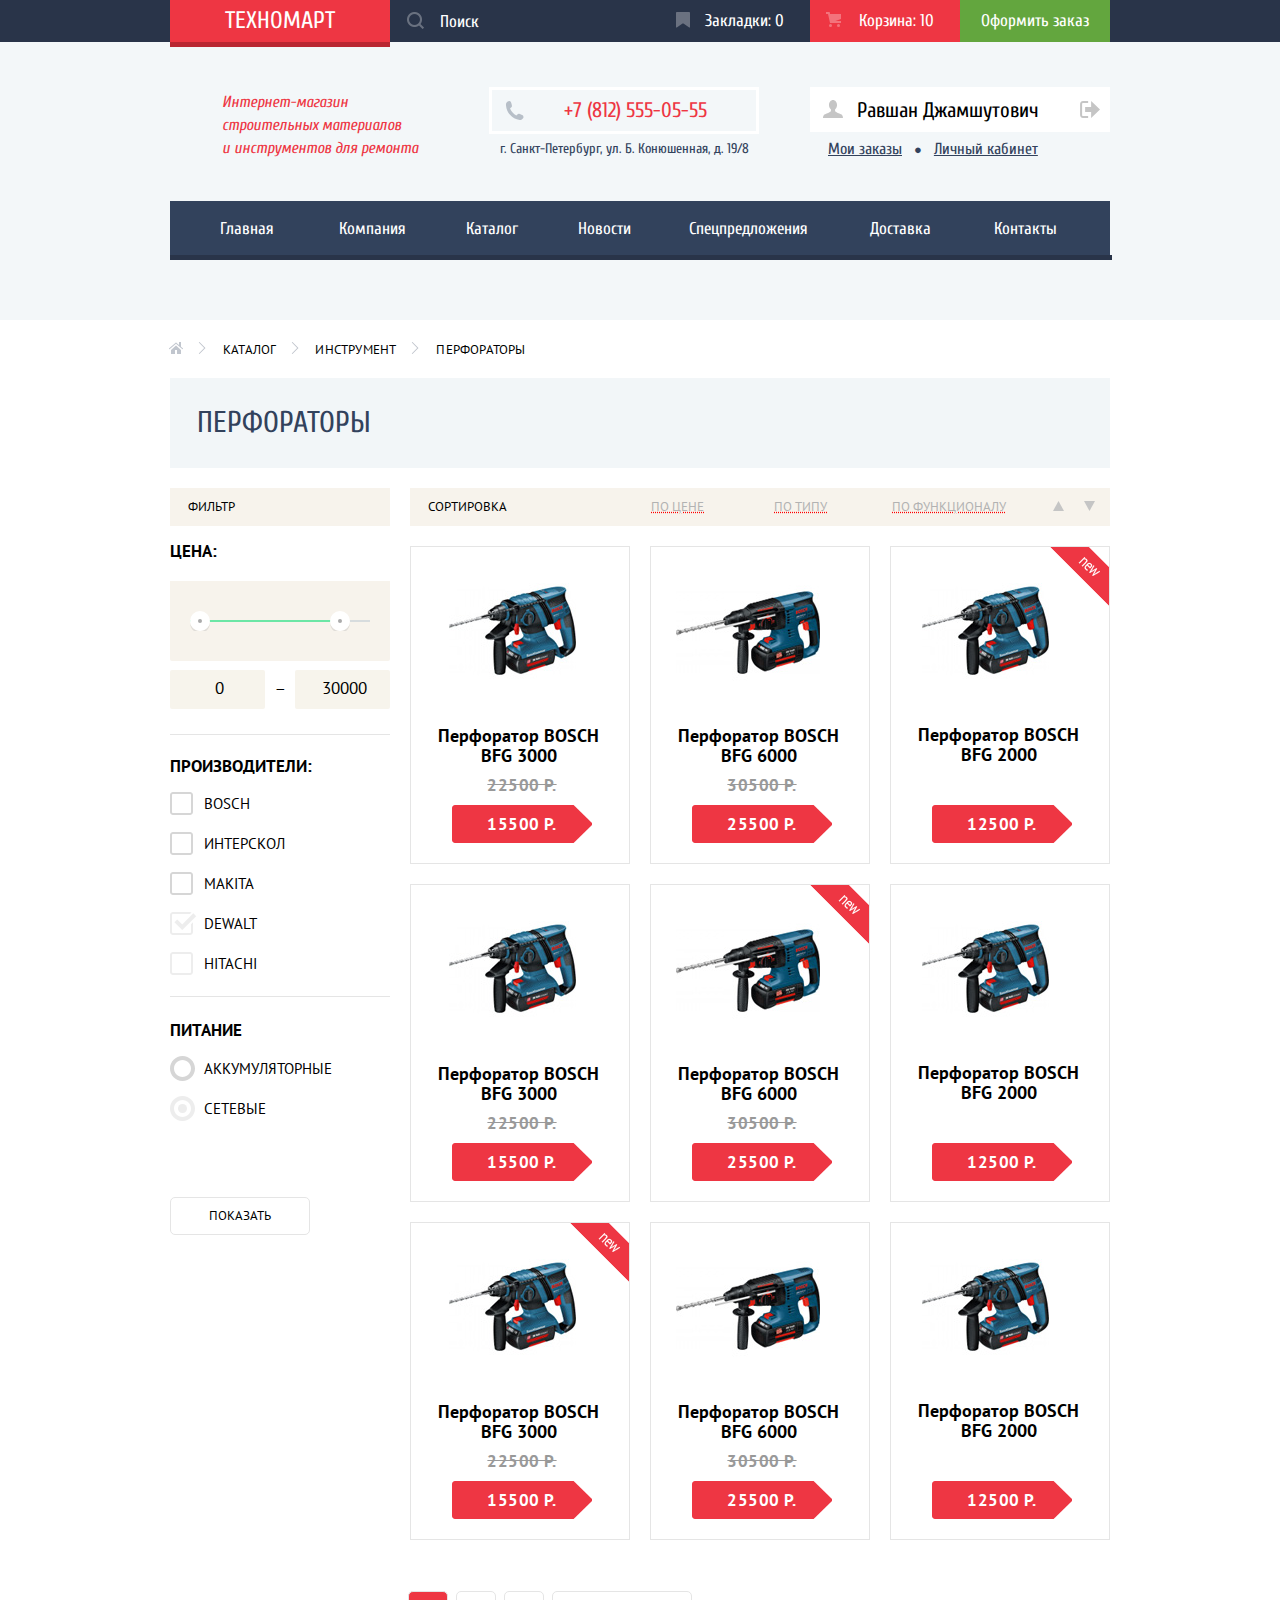
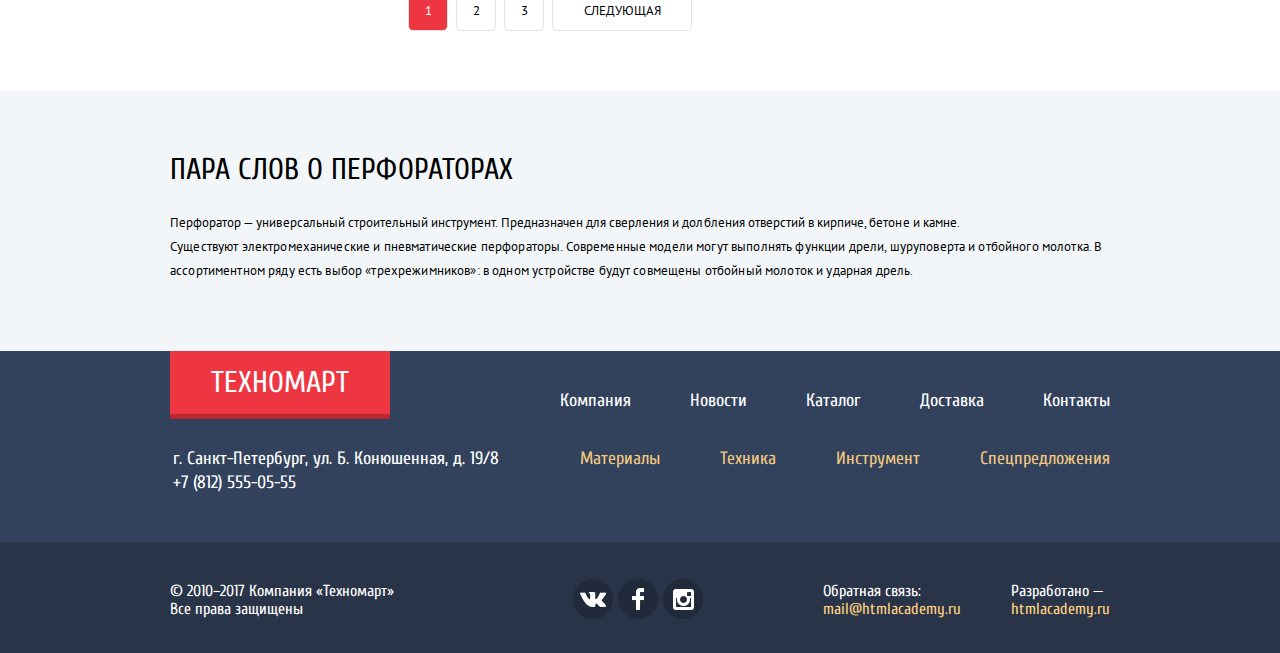
==== catalogue.html @ 626ec72a "выровнял сервисы, убрал лишние переносы строк" ====
<!DOCTYPE html>
<html lang="ru">
<head>
  <meta charset="utf-8">
  <title>Техномарт</title>
  <link href="https://fonts.googleapis.com/css?family=Cuprum:400,400i,700%7CPT+Sans&amp;subset=cyrillic" rel="stylesheet">
  <link href="css/normalize.css" rel="stylesheet">
  <link href="css/style.css" rel="stylesheet">
</head>
<body>
  <header class="page-header">
    <section class="header-top-menu">
      <div class="container top-menu">
        <ul class="top-left-menu">
          <li class="logo"><a href="index.html" title="Логотип компании Техномарт">ТЕХНОМАРТ</a></li>
          <li class="search">
            <form method="post" action="https://echo.htmlacademy.ru" name="searchform" class="searchform">
              <input type="text" placeholder="Поиск" class="inputbox" name="search" id="search" value="">
                <label class="search-icon">
                </label>
            </form>
          </li>
        </ul>
        <ul class="top-right-menu flex-row">
          <li class="menu-item menu-item-bookmarks">
            <a href="bookmarks.html" title="Ваши закладки">
              <svg xmlns="http://www.w3.org/2000/svg" width="14" height="16" viewBox="0 0 14 16">
                <path fill="#ffffff" d="M14 15c0 .55-.368.741-.818.426l-5.363-3.765c-.45-.315-1.187-.315-1.637 0L.818 15.426C.368 15.741 0 15.55 0 15V1c0-.55.45-1 1-1h12c.55 0 1 .45 1 1v14z"/>
              </svg>Закладки: 0
            </a>
          </li>
          <li class="menu-item menu-item-cart catalogue-cart">
            <a href="cart.html" title="Ваша корзина">
              <svg xmlns="http://www.w3.org/2000/svg" width="15" height="15" viewBox="0 0 15 15">
                <circle fill="#ffffff" cx="4.5" cy="13.5" r="1.5"/>
                <circle fill="#ffffff" cx="12.5" cy="13.5" r="1.5"/>
                <path fill="#ffffff" d="M15 2H4.07l-.422-2H0v2h2.031l1.985 9H15V9H9.441L15 6.951z"/>
              </svg>Корзина: 10
            </a>
          </li>
          <li class="menu-item menu-item-order"><a href="order.html" title="Оформить заказ">Оформить заказ</a></li>
        </ul>
      </div>
    </section>
    <div class="container">
    <section class="header-menu">
      <div class="menu-container">
        <h1 class="title">Интернет-магазин строительных материалов и&nbsp;инструментов для ремонта</h1>
        <div class="contacts">
          <a class="phone-number" href="tel:+7(812)555-05-55">
            <svg xmlns="http://www.w3.org/2000/svg" width="19" height="19" viewBox="0 0 19 19">
              <path fill="#B7BFC8" d="M15.572 18.985h-.941c-4.129-.488-7.157-2.408-9.359-4.864C3.062 11.66 1.318 8.492.978 4.228V3.084c.078-.774.459-1.304.898-1.757C2.425.766 3.25.044 4.002.019c.554-.018 1.5.38 1.879.899.329.446.504 1.339.656 2.003.154.671.505 1.643.408 2.289-.148 1.007-1.487 1.434-1.879 2.166 1.307 3.135 3.443 5.439 6.293 7.031.715-.392 1.346-1.572 2.332-1.595.359-.009.818.178 1.184.286.402.121.75.275 1.104.408.596.224 1.648.521 2.004 1.021.365.513.57 1.356.49 1.879-.164 1.041-1.879 2.197-2.901 2.579z"/>
            </svg>+7 (812) 555-05-55
          </a>
          <span class="address">г. Санкт-Петербург, ул. Б. Конюшенная, д. 19/8</span>
        </div>
        <div class="user-navigation">
          <ul class="user-nav-container">
            <li class="profile-page">
              <a href="profile.html" class="profile-link">
                <svg xmlns="http://www.w3.org/2000/svg" width="20" height="18" viewBox="0 0 20 18">
                  <path fill="#c5c5c5" d="M17.881 14.166c-2.144-.735-4.256-1.666-5.207-2.39-.657-.501-.77-1.618-.517-2.415 1.118-.903 1.864-2.477 1.864-4.278C14.021 2.276 12.221 0 10 0S5.979 2.276 5.979 5.083c0 1.801.746 3.374 1.863 4.277.253.798.141 1.915-.517 2.416-.95.724-3.063 1.654-5.207 2.39S0 18 0 18h20s.025-3.099-2.119-3.834z"/>
                </svg>
                <span>Равшан Джамшутович</span>
              </a>
            </li>
            <li class="logout-button">
              <a href="logout.html" class="logout-link">
                <svg xmlns="http://www.w3.org/2000/svg" width="21" height="17" viewBox="0 0 21 17">
                  <g fill="#c5c5c5">
                    <path fill="#c5c5c5" d="M21 8.5L12.125 0v6h-6v5h6v6z"/>
                    <path fill="#c5c5c5" d="M3.106 13.952V3.048c.018-.376.171-1.057 1.01-1.057h5.027V0H4.116C1.938 0 1.112 1.81 1.087 3.027v10.946C1.112 15.189 1.938 17 4.116 17h5.027v-1.99H4.116c-.839 0-.992-.683-1.01-1.058z"/>
                  </g>
                </svg>
                <span class="visually-hidden">Выход</span>
              </a>
            </li>
          </ul>
        <ul class="profile-items flex-row">
          <li class="orders"><a href="orders.html">Мои заказы</a></li>
          <li class="dot">&#9679;</li>
          <li class="user-profile"><a href="profile.html">Личный кабинет</a></li>
        </ul>
      </div>
    </div>
      <nav class="main-navigation">
        <ul class="site-navigation">
          <li class="site-navigation-item"><a class="nav-link nav-link-index" href="index.html">Главная</a></li>
          <li class="site-navigation-item"><a class="nav-link" href="about.html">Компания</a></li>
          <li class="site-navigation-item"><a class="nav-link" href="catalogue.html">Каталог</a></li>
          <li class="site-navigation-item"><a class="nav-link" href="news.html">Новости</a></li>
          <li class="site-navigation-item"><a class="nav-link" href="special_offers.html">Спецпредложения</a></li>
          <li class="site-navigation-item"><a class="nav-link" href="delivery.html">Доставка</a></li>
          <li class="site-navigation-item"><a class="nav-link nav-link-contacts" href="contacts.html">Контакты</a></li>
        </ul>
      </nav>
    </section>
  </div>
  </header>
  <main>
    <ul class="breadcrumbs container">
      <li class="breadcrumbs-item">
        <a href="index.html">
          <svg xmlns="http://www.w3.org/2000/svg" width="15" height="12" viewBox="0 0 15 12" class="home-icon">
            <g fill="#C1C6CE">
              <path d="M3 8v4h4V8h2v4h4V8L8 3.516z"/>
              <path d="M14.831 6.365L13 4.751V0h-2v2.987L8.332.635c-.02-.017-.043-.023-.064-.037a.465.465 0 0 0-.08-.047.551.551 0 0 0-.095-.024C8.062.521 8.032.515 8 .515c-.031 0-.061.006-.092.012a.46.46 0 0 0-.095.025c-.028.011-.053.029-.08.046-.021.014-.045.02-.064.037l-6.498 5.73a.501.501 0 0 0 .33.875.497.497 0 0 0 .331-.125L8 1.677l6.169 5.438a.501.501 0 0 0 .662-.75z"/>
            </g>
          </svg>
          <span class="visually-hidden">Главная</span>
        </a>
      </li>
      <li class="breadcrumbs-item">
        <a href="catalogue.html">
          <svg xmlns="http://www.w3.org/2000/svg" width="8" height="12" viewBox="0 0 8 12" class="small-arrow">
            <path fill="#C1C6CE" d="M7.237 5.642L1.729.133a.506.506 0 1 0-.716.716L6.163 6l-5.151 5.15a.507.507 0 0 0 .716.717l5.509-5.509a.504.504 0 0 0 0-.716z"/>
          </svg>Каталог
        </a>
      </li>
      <li class="breadcrumbs-item">
        <a href="tools.html">
          <svg xmlns="http://www.w3.org/2000/svg" width="8" height="12" viewBox="0 0 8 12" class="small--arrow">
            <path fill="#C1C6CE" d="M7.237 5.642L1.729.133a.506.506 0 1 0-.716.716L6.163 6l-5.151 5.15a.507.507 0 0 0 .716.717l5.509-5.509a.504.504 0 0 0 0-.716z"/>
          </svg>Инструмент
        </a>
      </li>
      <li class="breadcrumbs-item">
        <svg xmlns="http://www.w3.org/2000/svg" width="8" height="12" viewBox="0 0 8 12" class="small-arrow">
          <path fill="#C1C6CE" d="M7.237 5.642L1.729.133a.506.506 0 1 0-.716.716L6.163 6l-5.151 5.15a.507.507 0 0 0 .716.717l5.509-5.509a.504.504 0 0 0 0-.716z"/>
        </svg>Перфораторы
      </li>
    </ul>
    <h2 class="page-title container">Перфораторы</h2>
    <section class="main-content container">
      <div class="filters">
        <p class="catalogue-filters">Фильтр</p>
        <h3 class="visually-hidden">Производители</h3>
        <form class="filter" method="get" action="https://echo.htmlacademy.ru" oninput="priceoutput.value=pricecount.value">
          <fieldset>
            <p class="pricecount">Цена:</p>
              <div class="filter-controls">
                <div class="filter-scale"></div>
                <div class="filter-toggle filter-toggle--min"></div>
                <div class="filter-toggle filter-toggle--max"></div>
              </div>
              <div class="filter-price">
                <label class="visually-hidden" for="price-from">Минимальная цена</label>
                <input type="text" name="price-from" id="price-from" value="0">
                &mdash;
                <label class="visually-hidden" for="price-to">Максимальная цена</label>
                <input type="text" name="price-to" id="price-to" value="30000">
              </div>
            <p class="manufacturers">Производители:</p>
            <ul class="manufacturers-list">
              <li class="manufacturers-item">
                <input type="checkbox" name="BOSCH" id="check-1" class="manufacturers-item-input visually-hidden">
                <label for="check-1" tabindex="0">BOSCH</label>
              </li>
              <li class="manufacturers-item">
                <input type="checkbox" name="Interskol" id="check-2" class="manufacturers-item-input visually-hidden">
                <label for="check-2" tabindex="0"> Интерскол</label>
              </li>
              <li class="manufacturers-item">
                <input type="checkbox" name="Makita" id="check-3" class="manufacturers-item-input visually-hidden">
                <label for="check-3" tabindex="0">Makita</label>
              </li>
              <li class="manufacturers-item">
                <input type="checkbox" name="Dewalt" id="check-4" class="manufacturers-item-input visually-hidden" checked disabled>
                <label for="check-4" tabindex="0">Dewalt</label>
              </li>
              <li class="manufacturers-item">
                <input type="checkbox" name="Hitachi" id="check-5" class="manufacturers-item-input visually-hidden" disabled>
                <label for="check-5" tabindex="0">Hitachi</label>
              </li>
            </ul>
          </fieldset>
          <fieldset>
            <p class="supply">Питание</p>
            <ul class="supply-types">
              <li class="supply-item">
                <input type="radio" name="supply-type-item" id="check-6" class="supply-types-item visually-hidden">
                <label for="check-6" tabindex="0">Аккумуляторные</label>
              </li>
              <li class="supply-item">
                <input type="radio" name="supply-type-item" id="check-7" class="supply-types-item visually-hidden" checked disabled>
                <label for="check-7" tabindex="0">Сетевые</label>
              </li>
            </ul>
          </fieldset>
          <button type="submit" class="show-filters">Показать</button>
        </form>
      </div>
      <div class="catalog">
        <div class="arrangement-container">
          <ul class="filters-background arrangement">
            <li class="arrangement-item">Сортировка</li>
            <li class="arrangement-item"><a>По цене</a></li>
            <li class="arrangement-item"><a>По типу</a></li>
            <li class="arrangement-item"><a>По функционалу</a></li>
            <li class="arrangement-item">
              <svg xmlns="http://www.w3.org/2000/svg" width="11" height="10" viewBox="0 0 11 10" class="arrangement-item-svg-up"><path fill="#c5c5c5" d="M5.5 0L0 10h11z"/>
              </svg>
            </li>
            <li class="arrangement-item">
              <svg xmlns="http://www.w3.org/2000/svg" width="11" height="10" viewBox="0 0 11 10" class="arrangement-item-svg-down"><path fill="#c5c5c5" d="M5.5 10L0 0h11"/></svg>
            </li>
          </ul>
        </div>
        <h3 class="visually-hidden">Список перфораторов</h3>
        <div class="catalog-list catalog--list">
          <div class="catalog-item">
            <div class="catalog-item-image">
              <a href="catalog-item.html">
                <img src="img/perforator-bosch-1.jpg" alt="Перфоратор BOSCH" width="127" height="112" class="bosch-img">
              </a>
              <ul class="cart-options">
                <li class="buy">
                  <button type="button" class="buy-submit">
                    <svg xmlns="http://www.w3.org/2000/svg" width="15" height="15" viewBox="0 0 15 15">
                      <circle fill="#92c178" cx="4.5" cy="13.5" r="1.5"/>
                      <circle fill="#92c178" cx="12.5" cy="13.5" r="1.5"/>
                      <path fill="#92c178" d="M15 2H4.07l-.422-2H0v2h2.031l1.985 9H15V9H9.441L15 6.951z"/>
                    </svg>
                    <span>Купить</span>
                  </button>
                </li>
                <li class="add-to-bookmarks">
                  <button type="button" class="bookmarks-submit">
                    <span>В закладки</span>
                  </button>
                </li>
              </ul>
            </div>
            <a class="catalog-item-title" href="catalog-item.html">Перфоратор BOSCH BFG 3000</a>
            <span class="price-old">22500 Р.</span>
            <a class="price" href="#">15500 Р.</a>
          </div>
          <div class="catalog-item">
            <div class="catalog-item-image catalog-item--image">
              <a href="catalog-item.html">
                <img src="img/perforator-bosch-2.jpg" alt="Перфоратор BOSCH" width="144" height="128" class="bosch-img">
              </a>
              <ul class="cart-options">
                <li class="buy">
                  <button type="button" class="buy-submit">
                    <svg xmlns="http://www.w3.org/2000/svg" width="15" height="15" viewBox="0 0 15 15">
                      <circle fill="#92c178" cx="4.5" cy="13.5" r="1.5"/>
                      <circle fill="#92c178" cx="12.5" cy="13.5" r="1.5"/>
                      <path fill="#92c178" d="M15 2H4.07l-.422-2H0v2h2.031l1.985 9H15V9H9.441L15 6.951z"/>
                    </svg>
                    <span>Купить</span>
                  </button>
                </li>
                <li class="add-to-bookmarks">
                  <button type="button" class="bookmarks-submit">
                    <span>В закладки</span>
                  </button>
                </li>
              </ul>
            </div>
            <a class="catalog-item-title" href="catalog-item.html">Перфоратор BOSCH BFG 6000</a>
            <span class="price-old">30500 Р.</span>
            <a class="price" href="#">25500 Р.</a>
          </div>
          <div class="catalog-item catalog-item--new">
            <div class="catalog-item-image catalog-item---image">
              <a href="catalog-item.html">
                <img src="img/perforator-bosch-3.jpg" alt="Перфоратор BOSCH" width="127" height="112" class="bosch-img">
              </a>
              <ul class="cart-options">
                <li class="buy">
                  <button type="button" class="buy-submit">
                    <svg xmlns="http://www.w3.org/2000/svg" width="15" height="15" viewBox="0 0 15 15">
                      <circle fill="#92c178" cx="4.5" cy="13.5" r="1.5"/>
                      <circle fill="#92c178" cx="12.5" cy="13.5" r="1.5"/>
                      <path fill="#92c178" d="M15 2H4.07l-.422-2H0v2h2.031l1.985 9H15V9H9.441L15 6.951z"/>
                    </svg>
                    <span>Купить</span>
                  </button>
                </li>
                <li class="add-to-bookmarks">
                  <button type="button" class="bookmarks-submit">
                    <span>В закладки</span>
                  </button>
                </li>
              </ul>
            </div>
            <a class="catalog-item-title catalog-item--title" href="catalog-item.html">Перфоратор BOSCH BFG 2000</a>
            <a class="price" href="#">12500 Р.</a>
          </div>
          <div class="catalog-item">
            <div class="catalog-item-image">
              <a href="catalog-item.html">
                <img src="img/perforator-bosch-1.jpg" alt="Перфоратор BOSCH" width="127" height="112" class="bosch-img">
              </a>
              <ul class="cart-options">
                <li class="buy">
                  <button type="button" class="buy-submit">
                    <svg xmlns="http://www.w3.org/2000/svg" width="15" height="15" viewBox="0 0 15 15">
                      <circle fill="#92c178" cx="4.5" cy="13.5" r="1.5"/>
                      <circle fill="#92c178" cx="12.5" cy="13.5" r="1.5"/>
                      <path fill="#92c178" d="M15 2H4.07l-.422-2H0v2h2.031l1.985 9H15V9H9.441L15 6.951z"/>
                    </svg>
                    <span>Купить</span>
                  </button>
                </li>
                <li class="add-to-bookmarks">
                  <button type="button" class="bookmarks-submit">
                    <span>В закладки</span>
                  </button>
                </li>
              </ul>
            </div>
            <a class="catalog-item-title" href="catalog-item.html">Перфоратор BOSCH BFG 3000</a>
            <span class="price-old">22500 Р.</span>
            <a class="price" href="#">15500 Р.</a>
          </div>
          <div class="catalog-item catalog-item--new">
            <div class="catalog-item-image catalog-item--image">
              <a href="catalog-item.html">
                <img src="img/perforator-bosch-2.jpg" alt="Перфоратор BOSCH" width="144" height="128" class="bosch-img">
              </a>
              <ul class="cart-options">
                <li class="buy">
                  <button type="button" class="buy-submit">
                    <svg xmlns="http://www.w3.org/2000/svg" width="15" height="15" viewBox="0 0 15 15">
                      <circle fill="#92c178" cx="4.5" cy="13.5" r="1.5"/>
                      <circle fill="#92c178" cx="12.5" cy="13.5" r="1.5"/>
                      <path fill="#92c178" d="M15 2H4.07l-.422-2H0v2h2.031l1.985 9H15V9H9.441L15 6.951z"/>
                    </svg>
                    <span>Купить</span>
                  </button>
                </li>
                <li class="add-to-bookmarks">
                  <button type="button" class="bookmarks-submit">
                    <span>В закладки</span>
                  </button>
                </li>
              </ul>
            </div>
            <a class="catalog-item-title" href="catalog-item.html">Перфоратор BOSCH BFG 6000</a>
            <span class="price-old">30500 Р.</span>
            <a class="price" href="#">25500 Р.</a>
          </div>
          <div class="catalog-item">
            <div class="catalog-item-image catalog-item---image">
              <a href="catalog-item.html">
                <img src="img/perforator-bosch-3.jpg" alt="Перфоратор BOSCH" width="127" height="112" class="bosch-img">
              </a>
              <ul class="cart-options">
                <li class="buy">
                  <button type="button" class="buy-submit">
                    <svg xmlns="http://www.w3.org/2000/svg" width="15" height="15" viewBox="0 0 15 15">
                      <circle fill="#92c178" cx="4.5" cy="13.5" r="1.5"/>
                      <circle fill="#92c178" cx="12.5" cy="13.5" r="1.5"/>
                      <path fill="#92c178" d="M15 2H4.07l-.422-2H0v2h2.031l1.985 9H15V9H9.441L15 6.951z"/>
                    </svg>
                    <span>Купить</span>
                  </button>
                </li>
                <li class="add-to-bookmarks">
                  <button type="button" class="bookmarks-submit">
                    <span>В закладки</span>
                  </button>
                </li>
              </ul>
            </div>
            <a class="catalog-item-title catalog-item--title" href="catalog-item.html">Перфоратор BOSCH BFG 2000</a>
            <a class="price" href="#">12500 Р.</a>
          </div>
          <div class="catalog-item catalog-item--new">
            <div class="catalog-item-image">
              <a href="catalog-item.html">
                <img src="img/perforator-bosch-1.jpg" alt="Перфоратор BOSCH" width="127" height="112" class="bosch-img">
              </a>
              <ul class="cart-options">
                <li class="buy">
                  <button type="button" class="buy-submit">
                    <svg xmlns="http://www.w3.org/2000/svg" width="15" height="15" viewBox="0 0 15 15">
                      <circle fill="#92c178" cx="4.5" cy="13.5" r="1.5"/>
                      <circle fill="#92c178" cx="12.5" cy="13.5" r="1.5"/>
                      <path fill="#92c178" d="M15 2H4.07l-.422-2H0v2h2.031l1.985 9H15V9H9.441L15 6.951z"/>
                    </svg>
                    <span>Купить</span>
                  </button>
                </li>
                <li class="add-to-bookmarks">
                  <button type="button" class="bookmarks-submit">
                    <span>В закладки</span>
                  </button>
                </li>
              </ul>
            </div>
            <a class="catalog-item-title" href="catalog-item.html">Перфоратор BOSCH BFG 3000</a>
            <span class="price-old">22500 Р.</span>
            <a class="price" href="#">15500 Р.</a>
          </div>
          <div class="catalog-item">
            <div class="catalog-item-image catalog-item--image">
              <a href="catalog-item.html">
                <img src="img/perforator-bosch-2.jpg" alt="Перфоратор BOSCH" width="144" height="128" class="bosch-img">
              </a>
              <ul class="cart-options">
                <li class="buy">
                  <button type="button" class="buy-submit">
                    <svg xmlns="http://www.w3.org/2000/svg" width="15" height="15" viewBox="0 0 15 15">
                      <circle fill="#92c178" cx="4.5" cy="13.5" r="1.5"/>
                      <circle fill="#92c178" cx="12.5" cy="13.5" r="1.5"/>
                      <path fill="#92c178" d="M15 2H4.07l-.422-2H0v2h2.031l1.985 9H15V9H9.441L15 6.951z"/>
                    </svg>
                    <span>Купить</span>
                  </button>
                </li>
                <li class="add-to-bookmarks">
                  <button type="button" class="bookmarks-submit">
                    <span>В закладки</span>
                  </button>
                </li>
              </ul>
            </div>
            <a class="catalog-item-title" href="catalog-item.html">Перфоратор BOSCH BFG 6000</a>
            <span class="price-old">30500 Р.</span>
            <a class="price" href="#">25500 Р.</a>
          </div>
          <div class="catalog-item">
            <div class="catalog-item-image catalog-item---image">
              <a href="catalog-item.html">
                <img src="img/perforator-bosch-3.jpg" alt="Перфоратор BOSCH" width="127" height="112" class="bosch-img">
              </a>
              <ul class="cart-options">
                <li class="buy">
                  <button type="button" class="buy-submit">
                    <svg xmlns="http://www.w3.org/2000/svg" width="15" height="15" viewBox="0 0 15 15">
                      <circle fill="#92c178" cx="4.5" cy="13.5" r="1.5"/>
                      <circle fill="#92c178" cx="12.5" cy="13.5" r="1.5"/>
                      <path fill="#92c178" d="M15 2H4.07l-.422-2H0v2h2.031l1.985 9H15V9H9.441L15 6.951z"/>
                    </svg>
                    <span>Купить</span>
                  </button>
                </li>
                <li class="add-to-bookmarks">
                  <button type="button" class="bookmarks-submit">
                    <span>В закладки</span>
                  </button>
                </li>
              </ul>
            </div>
            <a class="catalog-item-title catalog-item--title" href="catalog-item.html">Перфоратор BOSCH BFG 2000</a>
            <a class="price" href="#">12500 Р.</a>
          </div>
        </div>
        <ul class="catalog-pagination">
          <li><button class="pagination-item page-active">1</button></li>
          <li><button class="pagination-item">2</button></li>
          <li><button class="pagination-item">3</button></li>
          <li><button class="pagination-item pagination-item-last">Следующая</button></li>
        </ul>
      </div>
    </section>
    <div class="catalogue-comments">
      <div class="container">
        <h3>ПАРА СЛОВ О ПЕРФОРАТОРАХ</h3>
        <p class="comments container">Перфоратор — универсальный строительный инструмент.
        Предназначен для сверления и долбления отверстий в кирпиче, бетоне и камне.<br></p>
        <p class="comments-comments">Существуют электромеханические и пневматические перфораторы.
        Современные модели могут выполнять функции дрели, шуруповерта и отбойного молотка.
        В ассортиментном ряду есть выбор «трехрежимников»: в одном устройстве будут совмещены отбойный молоток и ударная дрель.
        </p>
      </div>
    </div>
  </main>
  <footer class="main-footer">
    <section class="footer-top container">
      <div class="footer-info">
        <a class="logo logo-bottom" href="index.html" title="Логотип компании Техномарт">ТЕХНОМАРТ</a>
        <p class="address">г. Санкт-Петербург, ул. Б. Конюшенная, д. 19/8
        <a class="phone-number-footer" href="tel:+7(812)555-05-55">+7 (812) 555-05-55</a>
        </p>
      </div>
      <div class="footer-navigation-block">
        <nav class="footer-site-navigation">
          <ul class="footer-navigation-items">
            <li class="footer-navigation-item"><a href="about.html">Компания</a></li>
            <li class="footer-navigation-item"><a href="news.html">Новости</a></li>
            <li class="footer-navigation-item"><a href="catalogue.html">Каталог</a></li>
            <li class="footer-navigation-item"><a href="delivery.html">Доставка</a></li>
            <li class="footer-navigation-item"><a href="contacts.html">Контакты</a></li>
          </ul>
        </nav>
        <nav class="footer-catalogue-navigation">
          <ul class="footer-catalogue-items">
            <li class="footer-catalogue-item"><a href="matelials.html">Материалы</a></li>
            <li class="footer-catalogue-item"><a href="machinery.html">Техника</a></li>
            <li class="footer-catalogue-item"><a href="tools.html">Инструмент</a></li>
            <li class="footer-catalogue-item"><a href="special_offers.html">Спецпредложения</a></li>
          </ul>
        </nav>
      </div>
    </section>
    <section class="footer-bottom">
      <div class="footer-feedback container">
        <span class="rights">© 2010–2017 Компания «Техномарт» Все права защищены
        </span>
          <ul class="footer-social-items">
            <li class="social-button">
              <a class="social-button" href="#"><img src="img/vk-icon.png" height="15" width="26" alt="иконка вк"></a>
            </li>
            <li class="social-button">
              <a class="social-button" href="#"><img src="img/fb-icon.png" height="22" width="12" alt="иконка фейсбук"></a>
            </li>
            <li class="social-button">
              <a class="social-button" href="#"><img src="img/insta-icon.png" height="21" width="21" alt="иконка инстаграмм"></a>
            </li>
          </ul>
        <ul class="footer-background">
          <li class="background">Обратная связь: <a href="mailto:mail@htmlacademy.ru">mail@htmlacademy.ru</a>
          </li>
          <li class="footer-copyright">Разработано — <a href="https://htmlacademy.ru/intensive/htmlcss">htmlacademy.ru</a>
          </li>
        </ul>
      </div>
    </section>
  </footer>
  <section class="modal modal-cart">
    <div class="modal-order-sent">
      <ul class="item-placed">
        <li><img src="img/form-1.jpg" height="66" width="66" alt="товар в корзине"></li>
        <li>Товар добавлен в корзину!</li>
      </ul>
      <div class="cart-modal-options">
        <a href="order.html" class="red-button place-order">Оформить заказ</a>
        <button class="close-button">Продолжить покупки</button>
        <button class="modal-close" type="button">Закрыть</button>
      </div>
    </div>
  </section>
  <script src="js/script.js"></script>
</body>
</html>
---- css/style.css ----
body {
  min-width: 940px;
  margin: 0;
  padding: 0;

  font-family: 'Cuprum', Arial, sans-serif;
  font-size: 13px;
  line-height: 24px;
  font-weight: normal;
  color: #000000;
  background-color: #ffffff;
}

/*общие*/

.visually-hidden {
  position: absolute;
  clip: rect(0 0 0 0);
  width: 1px;
  height: 1px;
  margin: -1px;
}

a {
  text-decoration: none;
  color: #ffffff;
  cursor: pointer;
}

a:visited {
  text-decoration: none;
}

* {
  box-sizing: border-box;
}
ul {
  padding: 0;
  margin: 0;
  list-style: none;
}

button {
  cursor: pointer;
}

h3 {
  font-family: 'Cuprum', Arial, sans-serif;
  font-size: 30px;
  font-weight: 400;
  text-transform: uppercase;
}


.red-button {
  background: #ee3643;
  border-radius: 3px;
  border: 0;
  color: white;
  font-size: 14px;
  line-height: 18px;
  text-transform: uppercase;
}

.flex-row {
  display: flex;
  flex-direction: row;
  flex-wrap: wrap;
  align-items:center;
}

.container {
  max-width: 940px;
  margin-right: auto;
  margin-left: auto;
}

/*хэдер*/
.page-header {
  background-color: #f3f7f9;
  padding-bottom: 65px;
}

/*верхнее меню*/
.header-top-menu {
  background-color: #293449;
}

.top-menu {
  display: flex;
  justify-content: space-between;
  flex-direction: row;
  flex-wrap: wrap;
  font-size: 17px;
  line-height: 28px;
  font-weight: 400;
  background-color: #293449;
}
/*все эффекты верхнего меню*/
.menu-item:active {
  background-color: #161d29;
}
.menu-item:hover,
.search:hover,
.search:focus,
.search .input:hover,
.search .input:focus  {
  background-color: #212a3a;
}
.menu-item path,
.menu-item circle {
  fill: #6a7180;
}

.menu-item:hover path,
.menu-item:hover circle {
  fill: #ffffff;
}

.menu-item:active a,
.menu-item:active path,
.menu-item:active circle,
.top-menu-order:active a {
  fill: #8b8e94;
  color: #8b8e94;
}

.menu-item-order:hover {
  background-color: #5fbb2d;
}
.menu-item-order:active {
  background-color: #518534;
}
.top-right-menu li:hover{
  cursor: pointer;
}
/*верхнее правое меню*/
.top-right-menu {
  display:flex;
  position: relative;
  justify-content: center;
  line-height: 42px;
}
.menu-item {
  width: 150px;
  text-align: center;
  position: relative;
}

.menu-item-bookmarks {
  padding-left: 18px;
}

.menu-item-cart {
  padding-left: 23px;
}

.catalogue-cart {
  background-color: #ee3643;
}
.catalogue-cart circle,
.catalogue-cart path {
  fill: #f3737c;
}
.menu-item-order{
  background-color: #63a63e;
  height: 42px;
}

.menu-item svg {
  position: absolute;
  top: 12px;
  left: 16px;
}
/*верхнее левое меню*/
.top-left-menu {
  display:flex;
}
/*логотип*/
.logo {
  position: relative;
  width: 220px;
  display:flex;
  align-items: center;
  justify-content: center;
  font-size: 24px;
  color: #ffffff;
  line-height: 24px;
  background-color: #ee3643;
  cursor: pointer;
}
/*эффекты у лого*/
.logo:hover {
  background-color: #ca2c37;
}

.logo:active {
  background-color: #ba2732;
}

.logo::after {
  content:'';
  position: absolute;
  display: block;
  height: 5px;
  width: 220px;
  top: 100%;
  left: 0;
  background-color: #b92732;
}


/*поиск*/
.search input {
  width: 270px;
  height: 42px;
  padding-left: 50px;
  border: 0px;
  background-color: #293449;
  background-image: url('../img/icon-search-default.png');
  background-repeat: no-repeat;
  background-position: 17px 12px;
  color: #ffffff;
}

.searchform {
  height: 100%;
}

::-webkit-input-placeholder{
  color:#ffffff;
}

.search input:hover {
  border: 0px;
  background-color: #212a3a;
  background-image: url('../img/icon-search.svg');
  background-repeat: no-repeat;
}

.search input:focus {
  background-image: url('../img/icon-search-red.svg');
  color: #111111;
}

.search:focus,
.search input:focus {
  background-color: #ffffff;
}


/*меню средняя часть*/
.menu-container {
  position: relative;
  margin-top: 45px;
  display: flex;
  flex-direction: row;
}
/*заголовок*/

h1{
  max-height: 70px;
  margin-top: 0;
  margin-bottom: 0;
  overflow: hidden;
  font-size: 16px;
  line-height: 23px;
  font-weight: 400;
  font-style: italic;
  color: #ee3643;
}
.title {
  width: 240px;
  margin-left: 52px;
  margin-right: 70px;
  padding-top: 4px;
  white-space: pre-wrap;
}

/*блок контактов*/
.contacts {
  width: 270px;
  display: flex;
  flex-direction: column;
}
.phone-number {
  width: 100%;
  position: relative;
  padding: 10px 0 10px 22px;
  border: 3px solid white;
  overflow: hidden;
  text-overflow: ellipsis;
  white-space: nowrap;
  font-size: 21px;
  line-height: 21px;
  color: #ee3643;
  text-align: center;
}

.phone-number svg{
  position: absolute;
  top: 11px;
  left: 13px;
}

.contacts .address {
  width: 270px;
  padding-top: 3px;
  font-size: 14px;
  line-height: 24px;
  text-align: center;
  color: #32425c;
}
/*польз. навигация в каталоге*/
.user-navigation {
  display: flex;
  flex-direction: column;
  margin-left: 51px;
}

.user-navigation a {
  font-size: 21px;
  font-weight: 400;
  color: #000000;
}

.user-nav-container {
  background-color: #ffffff;
  height: 45px;
  width: 300px;
  position: relative;
}
.logout-button:focus {
  outline: 3px solid orange;
}
.profile-link svg {
  position: absolute;
  left: 13px;
  top: 13px;
}
.profile-page {
  padding-left: 47px;
  padding-top: 11px;
}

.logout-button svg{
  position: absolute;
  right: 10px;
  top: 14px;
}
.profile-items {
  width: 300px;
  padding-top: 6px;
}
.profile-items a{
  font-size: 16px;
  line-height: 18px;
  text-decoration: underline;
  color: #32425c;
}

.orders {
  padding-left: 18px;
  padding-right: 12px;
}
.logout-button {
  background-color: white;
}

.dot {
  padding-right: 12px;
  color: #32425c;
}

/*вход- регистрация на главной*/
.login-items {
  margin-left: 70px;
  display: flex;
  flex-direction: row;
  flex-wrap: nowrap;
  margin-bottom: 30px;
}

.login-items a{
  font-size: 21px;
  line-height: 21px;
  color: #000000;
  padding-top: 13px;
  padding-bottom: 9px;
}

.login-link {
  width: 121px;
  margin-right: 5px;
  padding-left: 48px;
  padding-right: 27px;
  position: relative;
  background-color: white;
}
.login-link svg{
  position: absolute;
  top: 14px;
  left: 14px;
}
.reg-link {
  width: 150px;
  margin-left: 5px;
  text-align: center;
  background-color: white;
}
/*все эффекты среднего меню*/
.login-items a:hover {
  color: #ee3643;
}
.login-items a:active {
  color: #c5c5c5;
}

.profile-link:hover path,
.logout-link:hover path,
.login-button:hover path,
.login-link:hover path {
  fill: #32425c;
}

.profile-link:active,
.logout-link:active {
  color: #c5c5c5;
}

.logout-link:focus svg {
  outline: inherit;
}

.profile-link:active path,
.logout-link:active path,
.login-link:active path {
  fill: #c5c5c5;
}

.profile-items a:hover {
  color: #ee3643;
}

.profile-items a:active {
  color: #c5c5c5;
}
/*навигация*/

.main-navigation {
  font-size: 17px;
  line-height: 17px;
  background-color: #32425c;
  margin-top: 39px;
}

.site-navigation {
  display: flex;
  width: 100%;
}

.site-navigation-item {
  position: relative;
  cursor: pointer;
}

.nav-link {
  display: block;
  padding: 19px 30px 18px 30px;
  height: 100%;
}
.nav-link-index {
  padding: 19px 35px 18px 50px;
}

.nav-link-contacts {
  padding: 19px 55px 18px 33px;
}
.site-navigation-item:nth-child(5) {
  margin-left: -2px;
}
.site-navigation-item:nth-child(6) {
  padding-left: 2px;
}
.site-navigation-item::after {
  content:'';
  display:block;
  background-color: #293449;
  position: absolute;
  height: 5px;
  width: 100%;
  top: 100%;
  left: 0;
}

.site-navigation-item:hover {
  background-color: #293449;
}

.site-navigation-item:active {
  background-color: #1d2739;
}

.site-navigation-item:active a{
  color: #868c95;
}

.site-navigation-item:active:after {
  background-color: #1d2739;
}

/*хлебные крошки*/
.breadcrumbs {
  display: flex;
  flex-direction: row;
  justify-content: flex-start;
  align-items: center;
  position: relative;
  padding-top: 18px;
}

.breadcrumbs li:last-child,
.breadcrumbs a {
  font-family: 'PT Sans', Arial, sans-serif;
  font-style:normal;
  font-size: 13px;
  line-height: 18px;
  letter-spacing: 0.2px;
  color: #000000;
  text-transform: uppercase;
}

.breadcrumbs li {
  margin-right: 17px;
  text-transform: uppercase;
}

.breadcrumbs-item svg {
  margin-left: -2px;
}

.small-arrow {
  margin-right: 17px;
}

.small--arrow {
  margin-right: 16px;
}


/*заголовок страницы*/
.page-title {
  font-size: 30px;
  line-height: 30px;
  font-weight: 400;
  text-transform: uppercase;
  display: flex;
  align-items: center;
  padding-left: 27px;
  color: #32425c;
  background-color: #f2f6f8;
  height: 90px;
  margin-top: 16px;
  margin-bottom: 0;
}

/*фильтры*/
fieldset {
   border: 0 none;
   padding: 0px;
   margin: 0;
   position: relative;
}

.catalogue-filters {
  font-size: 13px;
  line-height: 18px;
  background: #f7f3ec;
  width: 220px;
  padding: 10px 0 10px 18px;
  margin-top: 20px;
  margin-bottom: 0px;
}

.filters {
  font-family: 'PT Sans', 'Arial', sans-serif;
  text-transform: uppercase;
}

.filter-controls {
  position: relative;
  width: 220px;
  min-height: 80px;
  margin-bottom: 9px;
  background-color: #f7f3ec;
  border-bottom-left-radius: 2px;
  border-bottom-right-radius: 2px;
}

.filter-scale {
  width: 180px;
  height: 2px;
  position: absolute;
  top: 49%;
  left: 20px;
  background-image: linear-gradient(to right, #6ce6a6 80%, #d7dcde 20%);
}

.filter-toggle {
  position: absolute;
  width: 20px;
  height: 20px;
  cursor: pointer;

  background-image: url(../img/filter-button.svg);
  background-repeat: no-repeat;
}

.filter-toggle--min {
  top: 30px;
  left: 20px;
}

.filter-toggle--max{
  top: 30px;
  right: 40px;
}

.filter-price {
  display: flex;
  justify-content: space-between;
  align-items: center;
  margin-bottom: 25px;
}

.filter-price input{
  display: inline-block;
  vertical-align: middle;
  width: 95px;
  text-align: center;
  padding: 9px 0 10px 4px;
  font-family: "PT Sans", Arial, sans-serif;
  font-size: 17px;
  border: none;
  border-radius: 2px;
  color: #000000;
  background-color: #f7f4ec;
}

.manufacturers::before {
  content: '';
  position: absolute;
  background-color: #e5e5e5;
  height: 1px;
  width: 220px;
  top: 0;
  left: 0;
}
.supply::before {
  content: '';
  position: absolute;
  background-color: #e5e5e5;
  height: 1px;
  width: 220px;
  top: 0;
  left: 0;
}

.filter {
  width: 220px;
  margin-top: 10px;
}

.manufacturers,
.supply {
  font-size: 17px;
  line-height: 30px;
  font-family: 'PT Sans', Arial, sans-serif;
  font-weight: bold;
  text-transform: uppercase;
  padding-top: 17px;
  padding-bottom: 13px;
  margin-top: 0px;
  margin-bottom: 0px;
  position: relative;
}

.supply {
  padding-top: 19px;
}

.manufacturers-list li:last-child {
  padding-bottom: 22px;
}

.supply {
  padding-bottom: 14px;
}
.pricecount {
  font-size: 17px;
  line-height: 30px;
  font-family: 'PT Sans', Arial, sans-serif;
  font-weight: bold;
  text-transform: uppercase;
  padding-bottom: 15px;
  margin-top: 0px;
  margin-bottom: 0px;
}

.supply-item,
.manufacturers-item {
  font-size: 15px;
  font-family: 'PT Sans', Arial, sans-serif;
  font-weight: 400;
  text-transform: uppercase;
  line-height: 20px;
  padding-bottom: 20px;
  margin-left: 34px;
}


.supply-types:nth-child(2) {
  margin-bottom: 58px;
}

.show-filters {
  font-family: 'PT Sans', Arial, sans-serif;
  font-size: 13px;
  line-height: 16px;
  text-transform: uppercase;
  background-color: white;
  border: solid #e5e5e5 1px;
  border-radius: 5px;
  padding: 10px 38px;
}

.manufacturers-item:hover path,
.supply-item:hover path,
.supply-item:hover circle {
  fill: #b5b5b5;
}

.manufacturers-item:active path,
.supply-item:active path,
.supply-item:active circle {
  fill: #e9e9e9;
}

/*стили чекбоксов*/
.manufacturers-list label,
.supply-types label {
  display: flex;
  align-items: center;
}
label:hover {
  cursor: pointer;
}

.manufacturers-list label::before,
.supply-types label::before {
  opacity: 0.7;
}


.manufacturers-item label:hover::before,
.manufacturers-item label:focus::before,
.supply-item label:hover::before,
.supply-item label:focus::before {
  opacity: 1;
}

.manufacturers-list label:before {
  content: "";
  position: absolute;
  left: 0;
  width: 23px;
  height: 23px;
  background-image: url(../img/checkbox-off.svg);
  background-repeat: no-repeat;
}

.manufacturers-item-input:checked + label:before {
  content: '';
  width: 27px;
  height: 23px;
  left: 0;
  background-image: url(../img/checkbox-on.svg);
  background-size: cover;
  background-repeat: no-repeat;
}


.supply-types label:before {
  content: "";
  position: absolute;
  left: 0;
  width: 25px;
  height: 25px;
  background-image: url(../img/radio-off.svg);
  background-repeat: no-repeat;
}


.supply-types-item:checked + label:before {
  content: '';
  width: 25px;
  height: 25px;
  left: 0;
  background-image: url(../img/radio-on.svg);
  background-repeat: no-repeat;
}

.manufacturers-item-input:disabled + label:before,
.supply-types-item:disabled + label:before {
  opacity: 0.3;
}


.arrangement {
  font-family: 'PT Sans', 'Arial', sans-serif;
  font-size: 13px;
  line-height: 18px;
  display: flex;
  flex-direction: row;
  margin-top: 20px;
  margin-bottom: 10px;
  margin-left: 20px;
  padding: 10px 0 10px 18px;
  background: #f7f3ec;
  text-transform: uppercase;
  width: 700px;
}

.arrangement-item a{
  color: #b2b2b2;
  text-decoration: underline;
  text-decoration-style: dotted;
  text-decoration-color: red;
}
.arrangement-item a:hover{
  color: #000000;
  text-decoration: underline;
  text-decoration-color: red;
}
.arrangement-item a:active{
  color: red;
  text-decoration: none;
}

.arrangement li:first-child {
  margin-right: 144px;
}

.arrangement li:nth-child(2){
  margin-right: 70px;
}


 .arrangement li:nth-child(3) {
  margin-right: 65px;
 }

.arrangement-item-svg-up {
  margin-left: 47px;
  cursor: pointer;
}

.arrangement-item-svg-down {
  margin-left: 20px;
  cursor: pointer;
}

.arrangement-item-svg-up:hover path,
.arrangement-item-svg-down:hover path{
  fill: #231f20;
}

.arrangement-item-svg-up:active path,
.arrangement-item-svg-down:active path{
  fill: #ee3643;
}

/*каталог*/
.main-content {
  display: flex;
}
.catalog-list {
  display: flex;
  flex-wrap: wrap;
}

.catalog--list {
  width: 740px;
}

.catalog-item {
  width: 220px;
  margin-left: 20px;
  margin-top: 10px;
  margin-bottom: 10px;
  position: relative;
  display: flex;
  flex-direction: column;
  justify-content: space-between;
  align-items: center;
  border: 1px solid #e5e5e5;
  overflow: hidden;
}

.catalog-item--new:before {
  content: '';
  position: absolute;
  background-image: url('../img/new-flag.png');
  background-repeat: no-repeat;
  width: 100%;
  height: 100%;
  z-index: 1;
  top: 0;
  right: 0;
  left: 159px;
}
.catalog-item-image {
  padding: 28px 55px 0 40px;
  margin-bottom: 27px;
}
.catalog-item--image {
  padding: 22px 50px 0 26px;
  margin-bottom: 17px;
}
.catalog-item---image {
  padding: 28px 55px 0 25px;
  margin-bottom: 30px;
}
/*товары на главной*/
.catalog--item--image {
  padding: 5px 20px 0 15px;
  margin-bottom: -2px;
}

.catalog-item:hover {
  box-shadow: 0 10px 25px 0px rgba(41, 52, 73, .5);
}

.catalog-item-title {
  width: 100%;
  font-size: 18px;
  line-height: 20px;
  color: #000000;
  font-family: 'PT Sans', Arial, sans-serif;
  font-weight: bold;
  text-align: center;
  padding: 0 30px 5px 27px;
}

.catalog-item--title {
  margin-bottom: 28px;
}

.catalog-item .price {
  font-family: 'PT Sans', Arial, sans-serif;
  font-size: 17px;
  line-height: 18px;
  font-weight: bold;
  text-transform: uppercase;
  background-image: url('../img/red-button.svg');
  background-repeat: no-repeat;
  width: 140px;
  text-align: center;
  margin-bottom: 20px;
  margin-top: 7px;
  margin-left: 4px;
  padding: 10px 0;
  padding: 10px 0;
  letter-spacing: 0.4px;
}

.catalog-item .price-old {
  font-family: 'PT Sans', Arial, sans-serif;
  font-size: 17px;
  line-height: 18px;
  font-weight: bold;
  text-decoration: line-through;
  color: #999999;
  letter-spacing: 0.4px;
  transform: translateX(2px);
}

/*cart-options*/
.cart-options {
  position: absolute;
  top: 45px;
  left: 42px;
  display: flex;
  flex-direction: column;
  justify-content: center;
  align-items: center;
  opacity: 0;
  visibility: hidden;
  transition: all .3s ease;
  background: #ffffff;
}

.cart-options button {
  width: 135px;
  height: 41px;
  line-height: 18px;
  font-size: 14px;
  text-transform: uppercase;
  text-align: center;
  color: #ffffff;
  border: 0px;
}
.cart-options .buy-submit {
  background: #63a63e;
  border-radius: 5px;
  margin-bottom: 8px;
  border-bottom: #367315;
  border-bottom: 3px solid #367315;
  position: relative;
}

.buy-submit svg {
  position: absolute;
  top: 11px;
  left: 14px;
}

.cart-options .bookmarks-submit {
  border: 3px solid #63a63e;
  border-radius: 5px;
  background: #ffffff;
}

.bookmarks-submit span {
  color: #32425c;
}

.catalog-item-image:hover .bosch-img {
  visibility: hidden;
}

.catalog-item-image:hover .cart-options {
  opacity: 1;
  visibility: visible;
}
.cart-options .buy-submit:hover {
  background-color: #5fbb2d;
}

.cart-options .buy-submit:hover circle,
.cart-options .buy-submit:hover path {
  fill: #ffffff;
}
.cart-options .buy-submit:active {
  background-color: #518534;
}

.cart-options .bookmarks-submit:hover {
  color: #32425c;
  border: solid #32425c;
}
.cart-options .bookmarks-submit:active {
  color: #c1c6ce;
  border: solid #c1c6ce;
}

.catalog-pagination {
  display: flex;
  flex-direction: row;
  margin-left: 18px;
  margin-top: 41px;
}

.pagination-item {
  font-family: 'PT Sans', 'Arial', sans-serif;
  font-size: 13px;
  line-height: 18px;
  color: black;
  text-transform: uppercase;
  width: 40px;
  border: solid #e5e5e5 1px;
  background-color: #ffffff;
  text-align: center;
  border-radius: 5px;
  margin-right: 8px;
  padding: 10px 0;
  cursor: pointer;
  outline: none;
}
.pagination-item:hover {
  border: solid #bdc6ca 1px;
}

.pagination-item:active {
  border: solid #ee3643 1px;
}

.catalog-pagination .pagination-item-last {
  width: 140px;
}

.page-active {
  background-color: #ee3643;
  color: #ffffff;
}

.catalogue-comments h3 {
  padding-top: 0;
  padding-bottom: 29px;
  margin: 0 auto;
  letter-spacing: 0.1px;
}
.catalogue-comments {
  background: #f2f6f8;
  margin: 60px auto 0px auto;
  padding-top: 67px;
  padding-bottom: 68px;
}

.catalogue-comments p {
  font-family: 'PT Sans', 'Arial', sans-serif;
  font-size: 13px;
  line-height: 24px;
  letter-spacing: 0.03px;
  margin: 0;
}

.catalogue-comments .comments-comments {
  margin: 0;
  letter-spacing: 0.14px;
}
/* основной контент на главной */
.index-page {
  display: flex;
  flex-direction: column;
}

.banners-list {
  font-size: 24px;
  line-height: 30px;
  font-weight: bold;
  color: white;
  position: relative;
  display: flex;
  flex-direction: row;
  flex-wrap: wrap;
  margin-top: 50px;
  margin-bottom: 32px;
}

.banners-item {
  padding: 20px 0 0 22px;
  position: relative;
  overflow: hidden;
}
.banners-item {
  height: 123px;
  width: 300px;
  margin: 10px;
  position: relative;
}

.banners-button {
  font-size: 14px;
  line-height: 18px;
  letter-spacing: -0.3px;
  text-align: center;
  text-transform: uppercase;
  width: 135px;
  padding: 11px 0;
  color: white;
  border: 0;
  border-radius: 5px;
  position: absolute;
  top: 62px;
  bottom: 22px;
  left: 24px;
}

.no-left-space {
  margin-left: 0;
}
.no-right-space {
  margin-right: 0;
}
.materials {
  background: #ffbf47 100% 100%;
}
.materials:before {
  content: '';
  position: absolute;
  background-image: url('../img/new-flag.png');
  background-repeat: no-repeat;
  width: 100%;
  height: 100%;
  z-index: 1;
  top: 0;
  right: 0;
  left: 240px;
}
.materials:after,
.instruments:after,
.equipment:after,
.discounts::after,
.delivery:after {
  content: '';
  position: absolute;
  background-image: url('../img/icon-1.svg');
  background-repeat: no-repeat;
  width: 100%;
  height: 100%;
  z-index: 1;
  top: 30px;
  right: 42px;
  bottom: 26px;
  left: 213px;
}

.for-materials,
.for-instruments,
.for-equipment,
.for-discounts,
.for-delivery {
  background: Rgba(0, 0, 0, 0.1);
}
.for-materials:hover,
.for-instruments:hover,
.for-equipment:hover,
.for-discounts:hover,
.for-delivery:hover {
  background: Rgba(0, 0, 0, 0.2);
}
.for-materials:active,
.for-instruments:active,
.for-equipment:active,
.for-discounts:active,
.for-delivery:active {
  background: Rgba(0, 0, 0, 0.3);
}

.instruments {
  background: #3bbce3 100% 100%;
}

.instruments:after {
  background-image: url('../img/icon-2.svg');
  top: 33px;
  right: 28px;
  bottom: 30px;
  left: 197px;
}

.equipment {
  background: #dc91d8 100% 100%;
  margin-left: auto;
}

.equipment:after {
  background-image: url('../img/icon-3.svg');
  top: 30px;
  right: 30px;
  bottom: 30px;
  left: 190px;
}

.slider {
  position: relative;
  font-size: 36px;
  font-weight: bold;
  width: 620px;
  height: 266px;
  padding-top: 25px;
  position: relative;
  overflow: hidden;
  padding-left: 0px;
  padding-top: 0px;
}

.slider-controls {
  position: absolute;
  z-index: 2;
  left: 47%;
  bottom: 33px;
}

.slider input[type="radio"] {
  display: none;
}

.slider-controls label {
  display: inline-block;
  margin: 0 2px;
  width: 10px;
  height: 10px;
  cursor: pointer;
  box-shadow: 0 0 2px 0px rgba(0, 0, 0, 0.8);
  border-radius: 50%;
  border: 2px solid white;
  background: white;
  cursor: pointer;
}

#btn-1:checked ~ .slider-controls label[for="btn-1"],
#btn-2:checked ~ .slider-controls label[for="btn-2"] {
  background: #ee3643;
}

#btn-1:checked ~  .slider-slides {
  transform: translate(0);
}
#btn-2:checked ~  .slider-slides {
  transform: translate(-620px);
}

.slider-slides {
  width: 200%;
  display: flex;
}

.slide {
  width: 620px;
  height: 266px;
  padding: 25px;
}
.slide-1 {
  background-image: url('../img/slider-2.jpg');
  background-color: #94842c;
}

.slide-2 {
  background-image: url('../img/slider-1.jpg');
  background-color: #307498;
}
.slide-title {
  font-size: 36px;
  font-weight: 400;
  top: 25px;
  left: 25px;
  z-index: 3;
  letter-spacing: 0.7px;
}
.slide-sub-title {
  font-size: 18px;
  font-weight: 400;
}


/*
.drills-slider {
  position: relative;
}

.drills-slider::before {
  content: 'ДРЕЛИ';
  position: absolute;
  font-size: 36px;
  font-weight: 400;
  top: 25px;
  left: 25px;
  z-index: 3;
  letter-spacing: 0.7px;
}

.drills-slider::after {
  content: 'Соседям на радость!';
  position: absolute;
  font-size: 18px;
  font-weight: 400;
  top: 57px;
  left: 25px;
  z-index: 3;
}
*/
/*
.slider-slides::after {
  content: 'Соседям на радость!';
  position: absolute;
  font-size: 18px;
  font-weight: 400;
  top: 57px;
  left: 25px;
  z-index: 3;
}*/

.for-icons::before {
  content: '';
  position: absolute;
  background: #ffffff;
  height: 3px;
  width: 27px;
  top: 122px;
  left: 22px;
  z-index: 2;
  transform: rotate(-45deg);
}

.for-icons::after {
  content: '';
  position: absolute;
  background: #ffffff;
  height: 3px;
  width: 27px;
  top: 140px;
  left: 22px;
  z-index: 2;
  transform: rotate(45deg);
}
.for--icons::before {
  content: '';
  position: absolute;
  background: #ffffff;
  height: 3px;
  width: 27px;
  right: 18px;
  top: 140px;
  z-index: 2;
  transform: rotate(-45deg);
}
.for--icons::after {
  content: '';
  position: absolute;
  background: #ffffff;
  height: 3px;
  width: 27px;
  right: 18px;
  top: 122px;
  z-index: 2;
  transform: rotate(45deg);
}
.for-slider {
  position: absolute;
  font-size: 14px;
  line-height: 18px;
  font-weight: 400;
  padding: 12px 45px 12px 49px;
  top: 205px;
  left: 25px;
  bottom: 22px;
  z-index: 2;
}
/*
.perforators-slider {
  position: relative;
}

.perforators-slider::before {
  content: 'ПЕРФОРАТОРЫ';
  position: absolute;
  font-size: 36px;
  font-weight: 400;
  top: 25px;
  left: 25px;
  z-index: 3;
  letter-spacing: 0.7px;
}

.perforators-slider::after {
  content: 'Настоящие мужские игрушки';
  position: absolute;
  font-size: 18px;
  font-weight: 400;
  top: 57px;
  left: 25px;
  z-index: 3;
}*/

.column {
  display: flex;
  flex-direction: column;
}

.discounts {
  background: #8ed78f 100% 100%;
}
.discounts:after {
  background-image: url('../img/icon-4.svg');
  top: 25px;
  right: 45px;
  bottom: 25px;
  left: 195px;
}

.delivery {
  background: #ffc047 100% 100%;
}

.delivery:after {
  background-image: url('../img/icon-5.svg');
  top: 32px;
  right: 30px;
  bottom: 28px;
  left: 190px;
}

/*популярные товары на главной*/
.popular-items {
  position: relative;
  width: 100%;
  background: #f9f5f0;
  margin-top: 10px;
  margin-bottom: 10px;
  padding: 32px 0 28px 28px;
}

.popular-title {
  font-size: 30px;
  text-transform: uppercase;
  color: #32425c;
}

.popular-items-ref {
  position: absolute;
  right: 25px;
  top: 25px;
  padding: 11px 54px 10px 54px;
}

.popular-manufacturers {
  padding: 34px 0 28px 23px;
}

.popular-manufacturers-ref {
  padding: 11px 68px 10px 69px;
}
.popular-manufacturers-list {
  display: flex;
  flex-direction: row;
  flex-wrap: wrap;
}
.popular-manufacturers-item {
  width: 220px;
  position: relative;
  height: 145px;
  border: solid #eaeaea 1px;
  margin: 10px;
  cursor: pointer;
}
.popular-manufacturers-item:hover {
  box-shadow: 0 10px 25px 0px rgba(41, 52, 73, .5);
}
.popular-manufacturers-item:active img {
  opacity: 0.3;
}
.popular-manufacturers-item:active {
  box-shadow: 0 4px 10px 0px rgba(41, 52, 73, .5);
}

.popular-manufacturers-list li:nth-child(1),
.popular-manufacturers-list li:nth-child(5) {
  margin-left: 0;
}
.popular-manufacturers-list li:nth-child(4),
.popular-manufacturers-list li:nth-child(8) {
  margin-right: 0;
}

.popular-manufacturers-item img {
  position: absolute;
  margin: auto;
  left: 0;
  top: 0;
  bottom: 5px;
  right: 0;
}

.interskol-manufacturer-img {
  padding-bottom: 10px;
}

.hitachi-manufacturer-img {
  padding-top: 7px;
  padding-left: 5px;
}

.metabo-manufacturer-img {
  padding-left: 5px;
  padding-bottom: 5px;
}
/*---СЕРВИСЫ---*/
.services-desc {
  font-family: 'PT Sans', Arial, sans-serif;
  padding: 15px 0;
  margin-top: 14px;
  letter-spacing: 0.04px;
}

.services-wrapper {
  background-color: #f4f7f9;
}
.services h3 {
  margin: 0;
  padding: 0;
}
.services {
  margin-top: 70px;
  padding-top: 72px;
}
.all-services {
  display: flex;
  flex-direction: row;
}

.all-services h3 {
  font-size: 36px;
  line-height: 36px;
  color: #32425c;
  letter-spacing: 0.5px;
}

.services-list {
  font-family: 'Cuprum', 'Arial', sans-serif;
  font-size: 21px;
  font-weight: bold;
  margin: 0;
  padding: 0;
  width: 320px;
  border: none;
  position: relative;
  padding-top: 43px;
}

.services-list::after {
  content: '';
  position: absolute;
  background-image: url('../img/shadow-line.png');
  width: 10px;
  height: 279px;
  background-repeat: no-repeat;
  right: 0;
  top: -10px;
}
.services-item {
  padding: 16px 22px 20px;
  background: #32425c;
  cursor: pointer;
}

.services-active {
  background-color: #fff;
  box-shadow: none;
}

.services-active a{
  color: #32425c;
}

.services-not-active {
  color: #fff;
  background-color: #32425c;
  box-shadow: inset 0 -1px #293449;
}

.services-not-active:hover {
  background-color: #293449;
}

.services-hidden {
  display: none;
}

.services-shown {
  display: block;
}

.delivery-services,
.guaranty-services,
.credit-services {
  margin-left: 80px;
  margin-top: 40px;
  min-height: 288px;
}
/*---ДОСТАВКА---*/
.delivery-services {
  background-image: url('../img/truck.png');
  background-repeat: no-repeat;
  background-position: 152px 25px;
  width: 830px;
}

.delivery-text {
  padding: 13px 0 0;
  font-family: 'PT Sans', Arial, sans-serif;
  letter-spacing: 0.1px;
  margin-bottom: 0;
  max-width: 280px;
}
/*---ГАРАНТИЯ---*/
.guaranty-services {
  background-image: url('../img/guaranty.png');
  background-repeat: no-repeat;
  background-position: 240px 5px;
  width: 830px;
}

.guaranty-text {
  padding: 13px 0 0;
  font-family: 'PT Sans', Arial, sans-serif;
  margin-bottom: 0;
  max-width: 385px;
}

.guaranty-text span {
  letter-spacing: 0.1px;
}

/*---КРЕДИТ---*/
.credit-services {
  background-image: url('../img/credit.png');
  background-repeat: no-repeat;
  background-position: 165px 0px;
  width: 830px;
}

.credit-text {
  margin: 25px 0;
  font-family: 'PT Sans', Arial, sans-serif;
  max-width: 280px;
}

.send-request {
  width: 195px;
  padding: 11px 0;
}
/*index styles*/

.about-company {
  display: flex;
  flex-direction: row;
}
.technomart-about {
  width: 535px;
  margin-right: 120px;
  margin-top: 78px;
}

.about-company p{
  font-family: 'PT Sans', Arial, sans-serif;
  padding: 12px 0 11px;
  letter-spacing: 0.12px;
  margin-top: 0px;
  margin-bottom: 0px;
}
.about-company h3{
  margin-top: 0;
  margin-bottom: 13px;
  font-size: 30px;
  line-height: 30px;
  text-transform: uppercase;
}

.partners p{
  font-family: 'Cuprum', 'Arial', sans-serif;
  font-size: 18px;
  line-height: 20px;
  margin-bottom: 0px;
  padding: 10px 0;
}

.partner {
  padding-left: 35px;
  position: relative;
}
.partner::before {
   content: '';
   position: absolute;
   background: #ee3643;
   height: 2px;
   width: 25px;
   top: 18px;
   margin-left: -35px;
}

/*кнопка подробнее о компании*/
.about-us {
  width: 220px;
  margin-top: 25px;
  display: flex;
  justify-content: center;
  background: #ee3643;
  margin-bottom: 85px;
  padding: 11px 0;
}

.red-button:hover {
  background-color: #ca2c37;
}

.red-button:active {
  background-color: #ba2732;
}
/*контакты*/
.index-contacts {
  width: 300px;
  margin-top: 78px;
}

.how-to-pickup {
  max-width: 180px;
}

.index-contacts p{
  margin-bottom: 18px;
  letter-spacing: 0;
}

.write-us {
  width: 300px;
  padding: 11px 0 11px 5px;
  margin-top: 32px;
}
.map-popup {
  cursor: pointer;
}

/*о компании*/


/*футер верхняя часть*/
.main-footer {
  background: #32425c;
}
.footer-top {
  display: flex;
  flex-direction: row;
  flex-wrap: nowrap;
  justify-content: space-between;
}
.logo-bottom {
  height: 63px;
  font-size: 30px;
  line-height: 30px;
  margin: 0;
}

.footer-info .address {
  margin-bottom: 47px;
  margin-top: 33px;
  margin-left: 3px;
  color: #ffffff;
  width: 334.51px;
}


.footer-navigation-block {
  display: flex;
  flex-direction: column;
}

.footer-navigation-items {
  display: flex;
  flex-direction: row;
  justify-content: flex-end;
  padding-top: 38px;
}

.footer-catalogue-items {
  display: flex;
  flex-direction: row;
  justify-content: flex-end;
  padding-top: 34px;
}
.footer-navigation-items li:not(:first-child) {
  margin-left: 59px;
}

.footer-catalogue-items li:not(:first-child) {
  margin-left: 60px;
}

.footer-top,
.footer-navigation-block {
  font-size: 18px;
  line-height: 24px;
  background-color: #32425c;
}

.footer-catalogue-item  a{
  color: #f1c77e;
}

.footer-navigation-item:hover a,
.footer-catalogue-item:hover a {
  text-decoration: underline;
}

.footer-navigation-item:active a{
  color: #919ba9;
  text-decoration: none;
}
.footer-catalogue-item:active a{
  color: #98896e;
  text-decoration: none;
}
/*футер нижняя часть*/
.footer-bottom {
  font-size: 16px;
  line-height: 18px;
  font-weight: 400;
  background-color: #293449;
}
.footer-bottom a{
  color: #ffd180;
}
.footer-feedback {
  color: white;
  display: flex;
  flex-direction: row;
}

.rights {
  max-width: 250px;
}
.rights,
.footer-background {
  padding-top: 40px;
  padding-bottom: 35px;
}

/*иконки соцсетей*/
.footer-social-items {
  display: flex;
  cursor: pointer;
  padding: 37px 120px 31px 160px;
}

.social-button {
  width: 40px;
  height: 40px;
  display: block;
}
.footer-social-items li {
  background: #212a3a;
  border-radius: 50%;
  position: relative;
  margin-left: 5px;
}
.footer-social-items img {
  margin: auto;
  position: absolute;
  top: 0; left: 0; bottom: 0; right: 0;
}

.footer-social-items a:hover,
.footer-social-items a:active {
  background-color: #ee3643;
  border-radius: 50%;
}

.footer-background {
  display: flex;
  flex-direction: row;
  justify-content: space-between;
}
.background {
  margin-right: 50px;
}

.background,
.footer-copyright {
  max-width: 140px;
}

/*эффекты обратной связи в футере*/
.background a:hover,
.footer-copyright a:hover {
  text-decoration: underline;
}

.background a:active,
.footer-copyright a:active {
  color: #d43644;
  text-decoration: none;
}
/*поп-ап товар добавлен в корзину*/
.modal {
  position: fixed;
  color: #000000;
  background-color: #ffffff;
  z-index: 1;
}

.modal-cart {
  display: none;
  width: 620px;
  top: 27%;
  left: 50%;
  margin-left: -290px;
  padding-top: 55px;
  box-shadow: 0 20px 40px 0px rgba(0,0,0, .75);
}

.modal-cart:before {
  content: '';
  position: absolute;
  background-color: #ee3643;
  width: 100%;
  height: 7px;
  top: 0;
  left: 0;
}
.modal-cart:after {
  content: '';
  position: absolute;
  background-color: #ffffff;
  width: 100%;
  height: 7px;
  top: 100%;
  left: 0;
}
.modal-close {
  position: absolute;
  top: 15px;
  right: 7px;
  width: 25px;
  height: 25px;
  font-size: 0;
  background-color: transparent;
  border: 0;
  cursor: pointer;
}

.modal-close:before,
.modal-close:after {
  content:'';
  position: absolute;
  background-color: #ee3643;
  width: 25px;
  height: 4px;
  left: 0;
  top: 9px;
}

.modal-close:before {
  transform: rotate(45deg);
}
.modal-close:after {
  transform: rotate(-45deg);
}
.modal-order-sent li{
  font-size: 30px;
  line-height: 30px;
  margin: 0;
}

.item-placed {
  display: flex;
  flex-direction: row;
  flex-wrap: wrap;
  padding: 0 80px;
}
.item-placed li {
  margin-right: 34px;
  margin-bottom: 42px;
}
.item-placed li+li {
  margin-top: 15px;
}

.cart-modal-options {
  display: flex;
  flex-wrap: nowrap;
  flex-direction: row;
  width: 100%;
  background-color: #f1f1f1;
  text-transform: uppercase;
  justify-content: center;
}
.place-order {
  margin-top: 39px;
  margin-bottom: 29px;
  margin-right: 10px;
  padding: 10px 60px;
  width: 220px;
}

.close-button {
  background-color: #ffffff;
  text-transform: uppercase;
  border: 0;
  width: 220px;
  text-align: center;
  font-weight: bold;
  border-radius: 5px;
  margin-top: 39px;
  margin-bottom: 29px;
  margin-left: 10px;
  padding-left: 0px;
}

/*карта*/
.modal-map {
  display: none;
  top: 50%;
  left: 50%;
  width: 940px;
  height: 450px;
  margin-left: -470px;
  margin-top: -225px;
  box-shadow: 0 8px 16px 0 rgba(47,42,43, .5);
}

/*всплывающая форма*/

.feedback-form {
  display: none;
  font-family: 'Cuprum', Arial, sans-serif;
  font-size: 18px;
  line-height: 18px;
  width: 620px;
  bottom: 300px;
  left: 50%;
  margin-left: -310px;
  box-shadow: 0 20px 40px 0px rgba(0,0,0, .75);
}

.feedback-form ::-webkit-input-placeholder {
   color: #dee3e4;
   font-family: 'PT Sans', Arial, sans-serif;
   font-size: 13px;
   line-height: 18px;
}

.feedback-form:before {
  content: '';
  position: absolute;
  background-color: #ee3643;
  width: 100%;
  height: 7px;
  top: 0;
  left: 0;
}

.form-container {
  display: flex;
  flex-direction: row;
  margin-top: 55px;
  margin-left: 80px;
  margin-right: 80px;
}

.form-container p{
  margin: 0;
  font-weight: bold;
}

.feedback-form input {
  width: 220px;
  height: 37px;
  padding: 13px;
  border: 2px solid #dee3e4;
  border-radius: 5px;
  margin-top: 10px;
}
.feedback-form .name {
  margin-right: 20px;
}
.feedback-form textarea {
  width: 460px;
  height: 115px;
  margin: 0 80px 33px 80px;
  border: 2px solid #dee3e4;
  border-radius: 5px;
}
.feedback-form textarea::-webkit-input-placeholder {
  padding-left: 10px;
  padding-top: 6px;
}
.textarea-title {
  font-weight: bold;
  margin: 20px 0 10px 80px;
}

.feedback-button-wrapper {
  width: 100%;
  background-color: #f4f4f4;
}
.feedback-button {
  font-family: 'Cuprum', Arial, sans-serif;
  width: 460px;
  border: 0;
  padding: 10px 0;
  margin: 36px 80px;
  color: white;
  text-transform: uppercase;
  font-size: 14px;
  letter-spacing: -0.3px;
}

.modal-show {
  display: block;
}
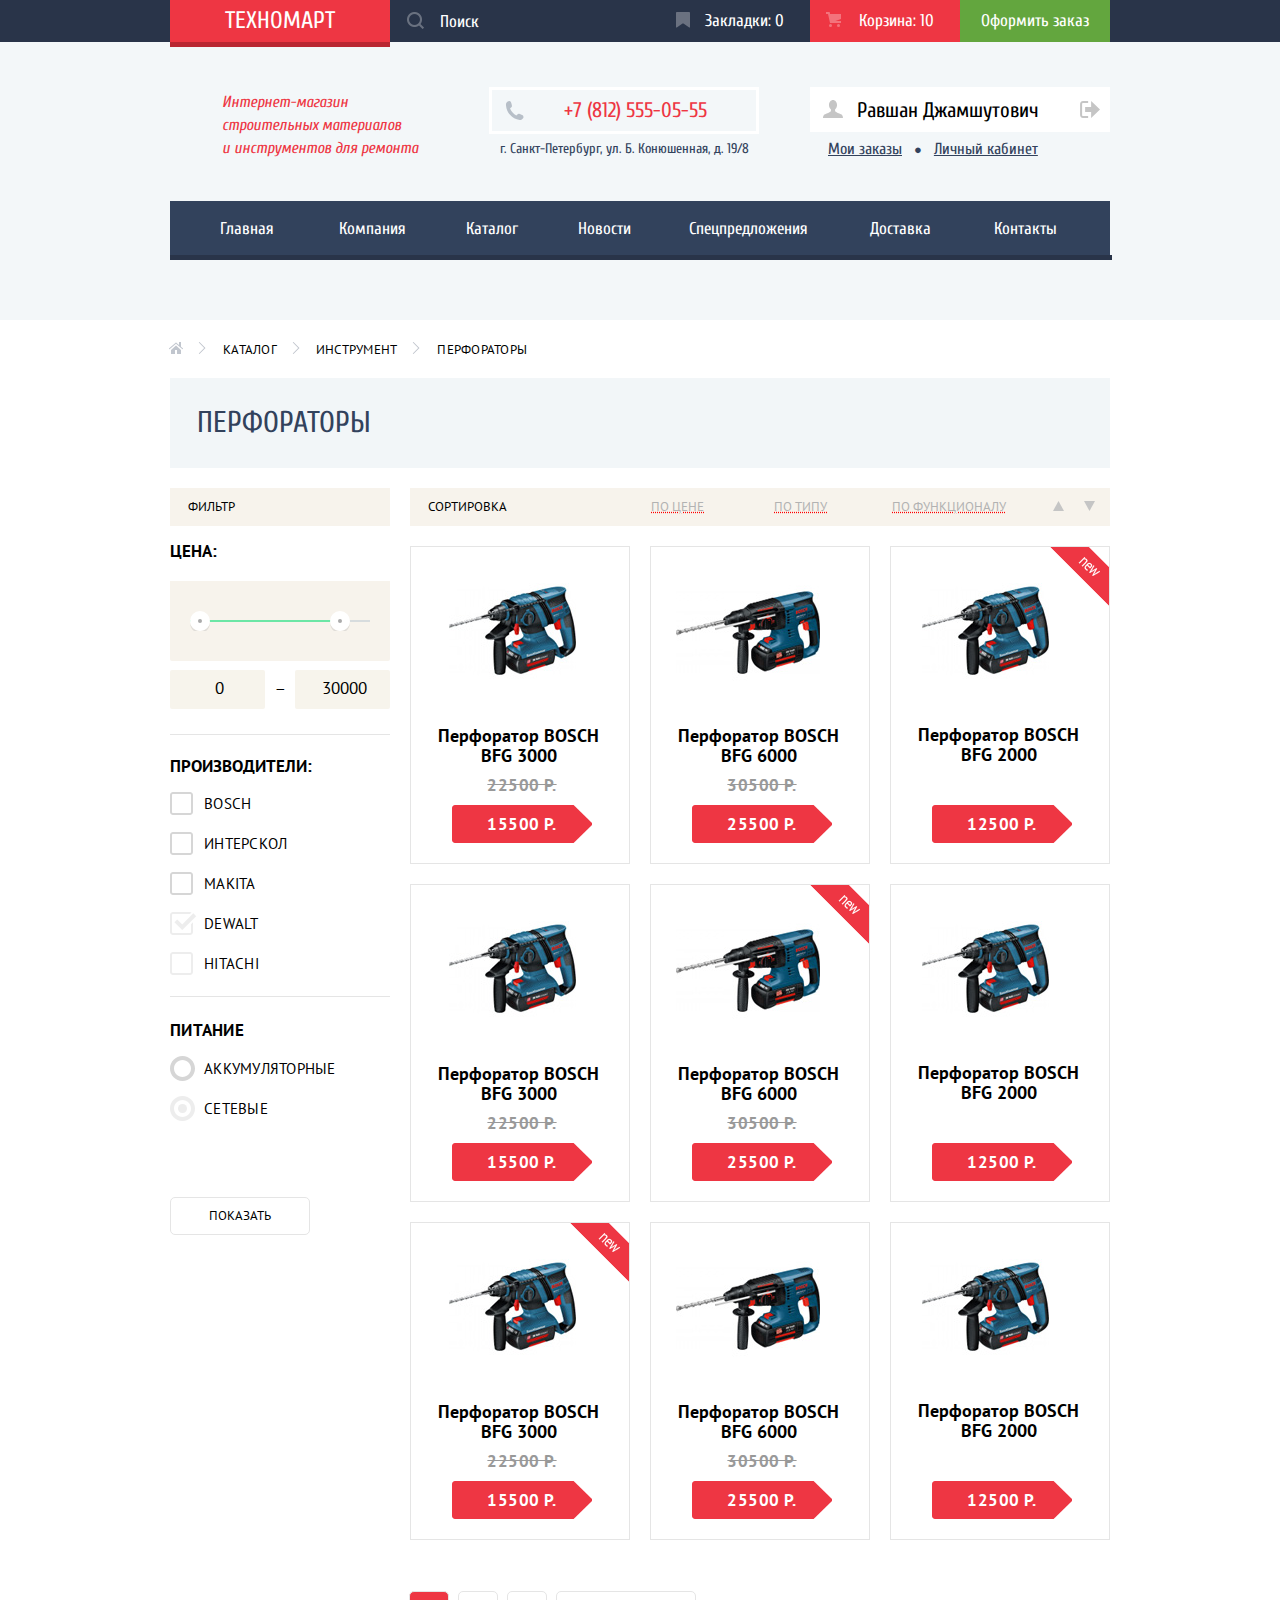
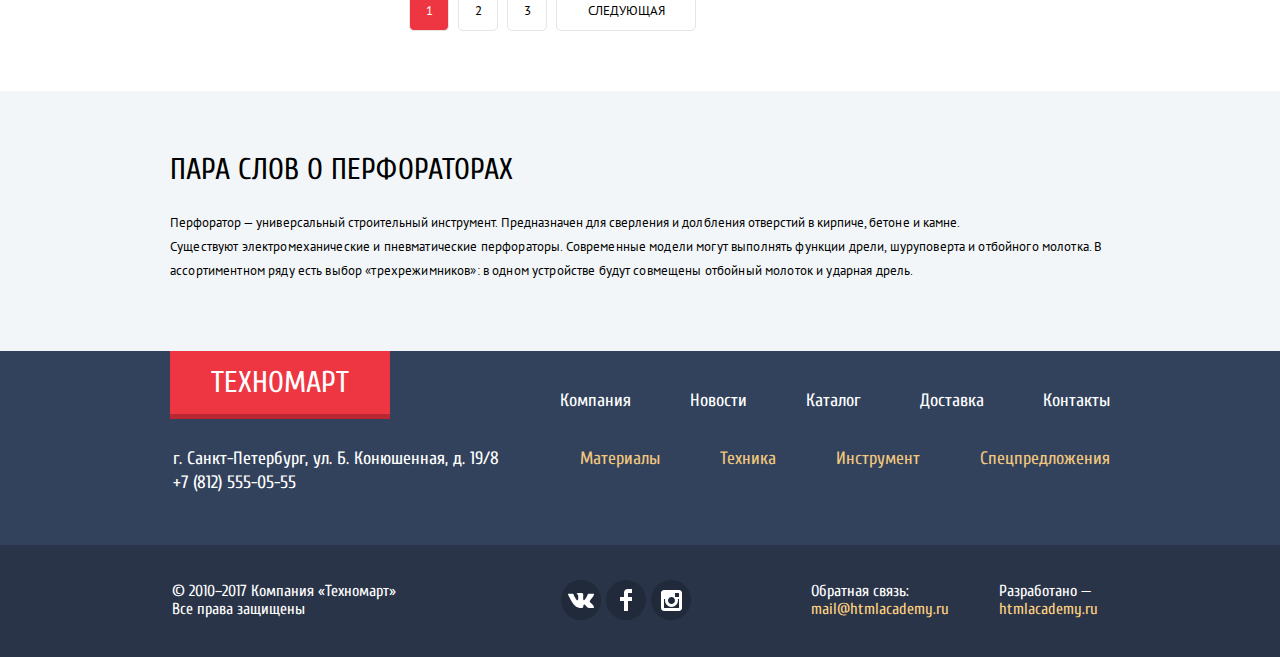
==== commit 3ac87a9e: "убрал глобальные стили" ====
--- a/catalogue.html
+++ b/catalogue.html
@@ -213,21 +213,21 @@
               <a href="catalog-item.html">
                 <img src="img/perforator-bosch-1.jpg" alt="Перфоратор BOSCH" width="127" height="112" class="bosch-img">
               </a>
-              <ul class="cart-options">
-                <li class="buy">
-                  <button type="button" class="buy-submit">
-                    <svg xmlns="http://www.w3.org/2000/svg" width="15" height="15" viewBox="0 0 15 15">
-                      <circle fill="#92c178" cx="4.5" cy="13.5" r="1.5"/>
-                      <circle fill="#92c178" cx="12.5" cy="13.5" r="1.5"/>
-                      <path fill="#92c178" d="M15 2H4.07l-.422-2H0v2h2.031l1.985 9H15V9H9.441L15 6.951z"/>
-                    </svg>
-                    <span>Купить</span>
-                  </button>
-                </li>
-                <li class="add-to-bookmarks">
-                  <button type="button" class="bookmarks-submit">
-                    <span>В закладки</span>
-                  </button>
+              <ul class="cart-actions">
+                <li class="buy">
+                  <a href="#" class="item-button buy-submit">
+                    <svg xmlns="http://www.w3.org/2000/svg" width="15" height="15" viewBox="0 0 15 15">
+                      <circle fill="#92c178" cx="4.5" cy="13.5" r="1.5"/>
+                      <circle fill="#92c178" cx="12.5" cy="13.5" r="1.5"/>
+                      <path fill="#92c178" d="M15 2H4.07l-.422-2H0v2h2.031l1.985 9H15V9H9.441L15 6.951z"/>
+                    </svg>
+                    <span>Купить</span>
+                  </a>
+                </li>
+                <li class="add-to-bookmarks">
+                  <a href="#" class="item-button bookmarks-submit">
+                    <span>В закладки</span>
+                  </a>
                 </li>
               </ul>
             </div>
@@ -240,21 +240,21 @@
               <a href="catalog-item.html">
                 <img src="img/perforator-bosch-2.jpg" alt="Перфоратор BOSCH" width="144" height="128" class="bosch-img">
               </a>
-              <ul class="cart-options">
-                <li class="buy">
-                  <button type="button" class="buy-submit">
-                    <svg xmlns="http://www.w3.org/2000/svg" width="15" height="15" viewBox="0 0 15 15">
-                      <circle fill="#92c178" cx="4.5" cy="13.5" r="1.5"/>
-                      <circle fill="#92c178" cx="12.5" cy="13.5" r="1.5"/>
-                      <path fill="#92c178" d="M15 2H4.07l-.422-2H0v2h2.031l1.985 9H15V9H9.441L15 6.951z"/>
-                    </svg>
-                    <span>Купить</span>
-                  </button>
-                </li>
-                <li class="add-to-bookmarks">
-                  <button type="button" class="bookmarks-submit">
-                    <span>В закладки</span>
-                  </button>
+              <ul class="cart-actions">
+                <li class="buy">
+                  <a href="#" class="item-button buy-submit">
+                    <svg xmlns="http://www.w3.org/2000/svg" width="15" height="15" viewBox="0 0 15 15">
+                      <circle fill="#92c178" cx="4.5" cy="13.5" r="1.5"/>
+                      <circle fill="#92c178" cx="12.5" cy="13.5" r="1.5"/>
+                      <path fill="#92c178" d="M15 2H4.07l-.422-2H0v2h2.031l1.985 9H15V9H9.441L15 6.951z"/>
+                    </svg>
+                    <span>Купить</span>
+                  </a>
+                </li>
+                <li class="add-to-bookmarks">
+                  <a href="#" class="item-button bookmarks-submit">
+                    <span>В закладки</span>
+                  </a>
                 </li>
               </ul>
             </div>
@@ -267,21 +267,21 @@
               <a href="catalog-item.html">
                 <img src="img/perforator-bosch-3.jpg" alt="Перфоратор BOSCH" width="127" height="112" class="bosch-img">
               </a>
-              <ul class="cart-options">
-                <li class="buy">
-                  <button type="button" class="buy-submit">
-                    <svg xmlns="http://www.w3.org/2000/svg" width="15" height="15" viewBox="0 0 15 15">
-                      <circle fill="#92c178" cx="4.5" cy="13.5" r="1.5"/>
-                      <circle fill="#92c178" cx="12.5" cy="13.5" r="1.5"/>
-                      <path fill="#92c178" d="M15 2H4.07l-.422-2H0v2h2.031l1.985 9H15V9H9.441L15 6.951z"/>
-                    </svg>
-                    <span>Купить</span>
-                  </button>
-                </li>
-                <li class="add-to-bookmarks">
-                  <button type="button" class="bookmarks-submit">
-                    <span>В закладки</span>
-                  </button>
+              <ul class="cart-actions">
+                <li class="buy">
+                  <a href="#" class="item-button buy-submit">
+                    <svg xmlns="http://www.w3.org/2000/svg" width="15" height="15" viewBox="0 0 15 15">
+                      <circle fill="#92c178" cx="4.5" cy="13.5" r="1.5"/>
+                      <circle fill="#92c178" cx="12.5" cy="13.5" r="1.5"/>
+                      <path fill="#92c178" d="M15 2H4.07l-.422-2H0v2h2.031l1.985 9H15V9H9.441L15 6.951z"/>
+                    </svg>
+                    <span>Купить</span>
+                  </a>
+                </li>
+                <li class="add-to-bookmarks">
+                  <a href="#" class="item-button bookmarks-submit">
+                    <span>В закладки</span>
+                  </a>
                 </li>
               </ul>
             </div>
@@ -293,21 +293,21 @@
               <a href="catalog-item.html">
                 <img src="img/perforator-bosch-1.jpg" alt="Перфоратор BOSCH" width="127" height="112" class="bosch-img">
               </a>
-              <ul class="cart-options">
-                <li class="buy">
-                  <button type="button" class="buy-submit">
-                    <svg xmlns="http://www.w3.org/2000/svg" width="15" height="15" viewBox="0 0 15 15">
-                      <circle fill="#92c178" cx="4.5" cy="13.5" r="1.5"/>
-                      <circle fill="#92c178" cx="12.5" cy="13.5" r="1.5"/>
-                      <path fill="#92c178" d="M15 2H4.07l-.422-2H0v2h2.031l1.985 9H15V9H9.441L15 6.951z"/>
-                    </svg>
-                    <span>Купить</span>
-                  </button>
-                </li>
-                <li class="add-to-bookmarks">
-                  <button type="button" class="bookmarks-submit">
-                    <span>В закладки</span>
-                  </button>
+              <ul class="cart-actions">
+                <li class="buy">
+                  <a href="#" class="item-button buy-submit">
+                    <svg xmlns="http://www.w3.org/2000/svg" width="15" height="15" viewBox="0 0 15 15">
+                      <circle fill="#92c178" cx="4.5" cy="13.5" r="1.5"/>
+                      <circle fill="#92c178" cx="12.5" cy="13.5" r="1.5"/>
+                      <path fill="#92c178" d="M15 2H4.07l-.422-2H0v2h2.031l1.985 9H15V9H9.441L15 6.951z"/>
+                    </svg>
+                    <span>Купить</span>
+                  </a>
+                </li>
+                <li class="add-to-bookmarks">
+                  <a href="#" class="item-button bookmarks-submit">
+                    <span>В закладки</span>
+                  </a>
                 </li>
               </ul>
             </div>
@@ -320,21 +320,21 @@
               <a href="catalog-item.html">
                 <img src="img/perforator-bosch-2.jpg" alt="Перфоратор BOSCH" width="144" height="128" class="bosch-img">
               </a>
-              <ul class="cart-options">
-                <li class="buy">
-                  <button type="button" class="buy-submit">
-                    <svg xmlns="http://www.w3.org/2000/svg" width="15" height="15" viewBox="0 0 15 15">
-                      <circle fill="#92c178" cx="4.5" cy="13.5" r="1.5"/>
-                      <circle fill="#92c178" cx="12.5" cy="13.5" r="1.5"/>
-                      <path fill="#92c178" d="M15 2H4.07l-.422-2H0v2h2.031l1.985 9H15V9H9.441L15 6.951z"/>
-                    </svg>
-                    <span>Купить</span>
-                  </button>
-                </li>
-                <li class="add-to-bookmarks">
-                  <button type="button" class="bookmarks-submit">
-                    <span>В закладки</span>
-                  </button>
+              <ul class="cart-actions">
+                <li class="buy">
+                  <a href="#" class="item-button buy-submit">
+                    <svg xmlns="http://www.w3.org/2000/svg" width="15" height="15" viewBox="0 0 15 15">
+                      <circle fill="#92c178" cx="4.5" cy="13.5" r="1.5"/>
+                      <circle fill="#92c178" cx="12.5" cy="13.5" r="1.5"/>
+                      <path fill="#92c178" d="M15 2H4.07l-.422-2H0v2h2.031l1.985 9H15V9H9.441L15 6.951z"/>
+                    </svg>
+                    <span>Купить</span>
+                  </a>
+                </li>
+                <li class="add-to-bookmarks">
+                  <a href="#" class="item-button bookmarks-submit">
+                    <span>В закладки</span>
+                  </a>
                 </li>
               </ul>
             </div>
@@ -347,21 +347,21 @@
               <a href="catalog-item.html">
                 <img src="img/perforator-bosch-3.jpg" alt="Перфоратор BOSCH" width="127" height="112" class="bosch-img">
               </a>
-              <ul class="cart-options">
-                <li class="buy">
-                  <button type="button" class="buy-submit">
-                    <svg xmlns="http://www.w3.org/2000/svg" width="15" height="15" viewBox="0 0 15 15">
-                      <circle fill="#92c178" cx="4.5" cy="13.5" r="1.5"/>
-                      <circle fill="#92c178" cx="12.5" cy="13.5" r="1.5"/>
-                      <path fill="#92c178" d="M15 2H4.07l-.422-2H0v2h2.031l1.985 9H15V9H9.441L15 6.951z"/>
-                    </svg>
-                    <span>Купить</span>
-                  </button>
-                </li>
-                <li class="add-to-bookmarks">
-                  <button type="button" class="bookmarks-submit">
-                    <span>В закладки</span>
-                  </button>
+              <ul class="cart-actions">
+                <li class="buy">
+                  <a href="#" class="item-button buy-submit">
+                    <svg xmlns="http://www.w3.org/2000/svg" width="15" height="15" viewBox="0 0 15 15">
+                      <circle fill="#92c178" cx="4.5" cy="13.5" r="1.5"/>
+                      <circle fill="#92c178" cx="12.5" cy="13.5" r="1.5"/>
+                      <path fill="#92c178" d="M15 2H4.07l-.422-2H0v2h2.031l1.985 9H15V9H9.441L15 6.951z"/>
+                    </svg>
+                    <span>Купить</span>
+                  </a>
+                </li>
+                <li class="add-to-bookmarks">
+                  <a href="#" class="item-button bookmarks-submit">
+                    <span>В закладки</span>
+                  </a>
                 </li>
               </ul>
             </div>
@@ -373,21 +373,21 @@
               <a href="catalog-item.html">
                 <img src="img/perforator-bosch-1.jpg" alt="Перфоратор BOSCH" width="127" height="112" class="bosch-img">
               </a>
-              <ul class="cart-options">
-                <li class="buy">
-                  <button type="button" class="buy-submit">
-                    <svg xmlns="http://www.w3.org/2000/svg" width="15" height="15" viewBox="0 0 15 15">
-                      <circle fill="#92c178" cx="4.5" cy="13.5" r="1.5"/>
-                      <circle fill="#92c178" cx="12.5" cy="13.5" r="1.5"/>
-                      <path fill="#92c178" d="M15 2H4.07l-.422-2H0v2h2.031l1.985 9H15V9H9.441L15 6.951z"/>
-                    </svg>
-                    <span>Купить</span>
-                  </button>
-                </li>
-                <li class="add-to-bookmarks">
-                  <button type="button" class="bookmarks-submit">
-                    <span>В закладки</span>
-                  </button>
+              <ul class="cart-actions">
+                <li class="buy">
+                  <a href="#" class="item-button buy-submit">
+                    <svg xmlns="http://www.w3.org/2000/svg" width="15" height="15" viewBox="0 0 15 15">
+                      <circle fill="#92c178" cx="4.5" cy="13.5" r="1.5"/>
+                      <circle fill="#92c178" cx="12.5" cy="13.5" r="1.5"/>
+                      <path fill="#92c178" d="M15 2H4.07l-.422-2H0v2h2.031l1.985 9H15V9H9.441L15 6.951z"/>
+                    </svg>
+                    <span>Купить</span>
+                  </a>
+                </li>
+                <li class="add-to-bookmarks">
+                  <a href="#" class="item-button bookmarks-submit">
+                    <span>В закладки</span>
+                  </a>
                 </li>
               </ul>
             </div>
@@ -400,21 +400,21 @@
               <a href="catalog-item.html">
                 <img src="img/perforator-bosch-2.jpg" alt="Перфоратор BOSCH" width="144" height="128" class="bosch-img">
               </a>
-              <ul class="cart-options">
-                <li class="buy">
-                  <button type="button" class="buy-submit">
-                    <svg xmlns="http://www.w3.org/2000/svg" width="15" height="15" viewBox="0 0 15 15">
-                      <circle fill="#92c178" cx="4.5" cy="13.5" r="1.5"/>
-                      <circle fill="#92c178" cx="12.5" cy="13.5" r="1.5"/>
-                      <path fill="#92c178" d="M15 2H4.07l-.422-2H0v2h2.031l1.985 9H15V9H9.441L15 6.951z"/>
-                    </svg>
-                    <span>Купить</span>
-                  </button>
-                </li>
-                <li class="add-to-bookmarks">
-                  <button type="button" class="bookmarks-submit">
-                    <span>В закладки</span>
-                  </button>
+              <ul class="cart-actions">
+                <li class="buy">
+                  <a href="#" class="item-button buy-submit">
+                    <svg xmlns="http://www.w3.org/2000/svg" width="15" height="15" viewBox="0 0 15 15">
+                      <circle fill="#92c178" cx="4.5" cy="13.5" r="1.5"/>
+                      <circle fill="#92c178" cx="12.5" cy="13.5" r="1.5"/>
+                      <path fill="#92c178" d="M15 2H4.07l-.422-2H0v2h2.031l1.985 9H15V9H9.441L15 6.951z"/>
+                    </svg>
+                    <span>Купить</span>
+                  </a>
+                </li>
+                <li class="add-to-bookmarks">
+                  <a href="#" class="item-button bookmarks-submit">
+                    <span>В закладки</span>
+                  </a>
                 </li>
               </ul>
             </div>
@@ -427,21 +427,21 @@
               <a href="catalog-item.html">
                 <img src="img/perforator-bosch-3.jpg" alt="Перфоратор BOSCH" width="127" height="112" class="bosch-img">
               </a>
-              <ul class="cart-options">
-                <li class="buy">
-                  <button type="button" class="buy-submit">
-                    <svg xmlns="http://www.w3.org/2000/svg" width="15" height="15" viewBox="0 0 15 15">
-                      <circle fill="#92c178" cx="4.5" cy="13.5" r="1.5"/>
-                      <circle fill="#92c178" cx="12.5" cy="13.5" r="1.5"/>
-                      <path fill="#92c178" d="M15 2H4.07l-.422-2H0v2h2.031l1.985 9H15V9H9.441L15 6.951z"/>
-                    </svg>
-                    <span>Купить</span>
-                  </button>
-                </li>
-                <li class="add-to-bookmarks">
-                  <button type="button" class="bookmarks-submit">
-                    <span>В закладки</span>
-                  </button>
+              <ul class="cart-actions">
+                <li class="buy">
+                  <a href="#" class="item-button buy-submit">
+                    <svg xmlns="http://www.w3.org/2000/svg" width="15" height="15" viewBox="0 0 15 15">
+                      <circle fill="#92c178" cx="4.5" cy="13.5" r="1.5"/>
+                      <circle fill="#92c178" cx="12.5" cy="13.5" r="1.5"/>
+                      <path fill="#92c178" d="M15 2H4.07l-.422-2H0v2h2.031l1.985 9H15V9H9.441L15 6.951z"/>
+                    </svg>
+                    <span>Купить</span>
+                  </a>
+                </li>
+                <li class="add-to-bookmarks">
+                  <a href="#" class="item-button bookmarks-submit">
+                    <span>В закладки</span>
+                  </a>
                 </li>
               </ul>
             </div>
@@ -503,13 +503,13 @@
         </span>
           <ul class="footer-social-items">
             <li class="social-button">
-              <a class="social-button" href="#"><img src="img/vk-icon.png" height="15" width="26" alt="иконка вк"></a>
+              <a class="social-button" href="#"><img src="img/icon-vk.svg" height="15" width="26" alt="иконка вк"></a>
             </li>
             <li class="social-button">
-              <a class="social-button" href="#"><img src="img/fb-icon.png" height="22" width="12" alt="иконка фейсбук"></a>
+              <a class="social-button" href="#"><img src="img/icon-fb.svg" height="22" width="12" alt="иконка фейсбук"></a>
             </li>
             <li class="social-button">
-              <a class="social-button" href="#"><img src="img/insta-icon.png" height="21" width="21" alt="иконка инстаграмм"></a>
+              <a class="social-button" href="#"><img src="img/icon-insta.svg" height="21" width="21" alt="иконка инстаграмм"></a>
             </li>
           </ul>
         <ul class="footer-background">
--- a/css/style.css
+++ b/css/style.css
@@ -1,3 +1,7 @@
+html {
+  box-sizing: border-box;
+}
+
 body {
   min-width: 940px;
   margin: 0;
@@ -11,6 +15,12 @@
   background-color: #ffffff;
 }
 
+*,
+*::before,
+*::after {
+  box-sizing: inherit;
+}
+
 /*общие*/
 
 .visually-hidden {
@@ -26,31 +36,6 @@
   color: #ffffff;
   cursor: pointer;
 }
-
-a:visited {
-  text-decoration: none;
-}
-
-* {
-  box-sizing: border-box;
-}
-ul {
-  padding: 0;
-  margin: 0;
-  list-style: none;
-}
-
-button {
-  cursor: pointer;
-}
-
-h3 {
-  font-family: 'Cuprum', Arial, sans-serif;
-  font-size: 30px;
-  font-weight: 400;
-  text-transform: uppercase;
-}
-
 
 .red-button {
   background: #ee3643;
@@ -60,6 +45,7 @@
   font-size: 14px;
   line-height: 18px;
   text-transform: uppercase;
+  cursor: pointer;
 }
 
 .flex-row {
@@ -74,7 +60,6 @@
   margin-right: auto;
   margin-left: auto;
 }
-
 /*хэдер*/
 .page-header {
   background-color: #f3f7f9;
@@ -84,6 +69,12 @@
 /*верхнее меню*/
 .header-top-menu {
   background-color: #293449;
+}
+
+.header-top-menu ul {
+  padding: 0;
+  margin: 0;
+  list-style: none;
 }
 
 .top-menu {
@@ -208,7 +199,6 @@
   left: 0;
   background-color: #b92732;
 }
-
 
 /*поиск*/
 .search input {
@@ -257,24 +247,21 @@
   flex-direction: row;
 }
 /*заголовок*/
-
-h1{
+.title {
+  width: 240px;
   max-height: 70px;
+  margin-left: 52px;
+  margin-right: 70px;
   margin-top: 0;
   margin-bottom: 0;
+  padding-top: 4px;
+  white-space: pre-wrap;
   overflow: hidden;
   font-size: 16px;
   line-height: 23px;
   font-weight: 400;
   font-style: italic;
   color: #ee3643;
-}
-.title {
-  width: 240px;
-  margin-left: 52px;
-  margin-right: 70px;
-  padding-top: 4px;
-  white-space: pre-wrap;
 }
 
 /*блок контактов*/
@@ -329,6 +316,9 @@
   height: 45px;
   width: 300px;
   position: relative;
+  margin: 0;
+  padding: 0;
+  list-style: none;
 }
 .logout-button:focus {
   outline: 3px solid orange;
@@ -350,7 +340,9 @@
 }
 .profile-items {
   width: 300px;
-  padding-top: 6px;
+  padding: 6px 0 0 0;
+  margin: 0;
+  list-style: none;
 }
 .profile-items a{
   font-size: 16px;
@@ -454,6 +446,12 @@
   margin-top: 39px;
 }
 
+.main-navigation ul {
+  padding: 0;
+  margin: 0;
+  list-style: none;
+}
+
 .site-navigation {
   display: flex;
   width: 100%;
@@ -516,7 +514,9 @@
   justify-content: flex-start;
   align-items: center;
   position: relative;
-  padding-top: 18px;
+  margin-top: 18px;
+  padding-left: 0px;
+  list-style: none;
 }
 
 .breadcrumbs li:last-child,
@@ -525,7 +525,7 @@
   font-style:normal;
   font-size: 13px;
   line-height: 18px;
-  letter-spacing: 0.2px;
+  letter-spacing: 0.25px;
   color: #000000;
   text-transform: uppercase;
 }
@@ -564,7 +564,7 @@
   margin-bottom: 0;
 }
 
-/*фильтры*/
+/*---ФИЛЬТРЫ---*/
 fieldset {
    border: 0 none;
    padding: 0px;
@@ -586,7 +586,7 @@
   font-family: 'PT Sans', 'Arial', sans-serif;
   text-transform: uppercase;
 }
-
+/*---ФИЛЬТР ЦЕНЫ---*/
 .filter-controls {
   position: relative;
   width: 220px;
@@ -687,8 +687,15 @@
 
 .supply {
   padding-top: 19px;
-}
-
+  letter-spacing: 0.25px;
+}
+
+.manufacturers-list,
+.supply-types {
+  margin: 0;
+  padding: 0;
+  list-style: none;
+}
 .manufacturers-list li:last-child {
   padding-bottom: 22px;
 }
@@ -732,6 +739,7 @@
   border: solid #e5e5e5 1px;
   border-radius: 5px;
   padding: 10px 38px;
+  cursor: pointer;
 }
 
 .manufacturers-item:hover path,
@@ -751,6 +759,7 @@
 .supply-types label {
   display: flex;
   align-items: center;
+  letter-spacing: 0.25px;
 }
 label:hover {
   cursor: pointer;
@@ -829,6 +838,7 @@
   background: #f7f3ec;
   text-transform: uppercase;
   width: 700px;
+  list-style: none;
 }
 
 .arrangement-item a{
@@ -884,6 +894,7 @@
 .main-content {
   display: flex;
 }
+
 .catalog-list {
   display: flex;
   flex-wrap: wrap;
@@ -985,7 +996,79 @@
   transform: translateX(2px);
 }
 
-/*cart-options*/
+/*всплывающие кнопки купить и в закладки*/
+.cart-actions {
+  display: none;
+  position: absolute;
+  width: 164px;
+  top: 0;
+  left: 0;
+  padding: 44px 42px 0;
+  z-index: 1;
+  background-color: #fff;
+  list-style: none;
+}
+
+.item-button {
+  display: block;
+  width: 135px;
+  margin-bottom: 8px;
+  padding: 15px 0;
+  text-align: center;
+  font-family: "Cuprum", Arial, sans-serif;
+  font-size: 14px;
+  font-weight: 400;
+  text-transform: uppercase;
+  border-radius: 3px;
+}
+
+.catalog-item-image:hover .cart-actions {
+  display: block;
+}
+.buy-submit {
+  position: relative;
+  padding: 10px 0;
+  color: #ffffff;
+  box-shadow: inset 0 -3px 0 #367315;
+  background-color: #63a63e;
+}
+
+.buy-submit svg {
+  position: absolute;
+  top: 11px;
+  left: 14px;
+}
+
+.bookmarks-submit {
+  padding: 7px 0;
+  color: #32425c;
+  border: 3px solid #63a63e;
+}
+
+.buy-submit:hover {
+  background-color: #5fbb2d;
+}
+.catalog-item-image:hover .bosch-img {
+  visibility: hidden;
+}
+
+.buy-submit:hover circle,
+.buy-submit:hover path {
+  fill: #ffffff;
+}
+.buy-submit:active {
+  background-color: #518534;
+}
+
+.bookmarks-submit:hover {
+  color: #32425c;
+  border: solid #32425c;
+}
+.bookmarks-submit:active {
+  color: #c1c6ce;
+  border: solid #c1c6ce;
+}
+/*
 .cart-options {
   position: absolute;
   top: 45px;
@@ -1010,14 +1093,6 @@
   color: #ffffff;
   border: 0px;
 }
-.cart-options .buy-submit {
-  background: #63a63e;
-  border-radius: 5px;
-  margin-bottom: 8px;
-  border-bottom: #367315;
-  border-bottom: 3px solid #367315;
-  position: relative;
-}
 
 .buy-submit svg {
   position: absolute;
@@ -1042,33 +1117,15 @@
 .catalog-item-image:hover .cart-options {
   opacity: 1;
   visibility: visible;
-}
-.cart-options .buy-submit:hover {
-  background-color: #5fbb2d;
-}
-
-.cart-options .buy-submit:hover circle,
-.cart-options .buy-submit:hover path {
-  fill: #ffffff;
-}
-.cart-options .buy-submit:active {
-  background-color: #518534;
-}
-
-.cart-options .bookmarks-submit:hover {
-  color: #32425c;
-  border: solid #32425c;
-}
-.cart-options .bookmarks-submit:active {
-  color: #c1c6ce;
-  border: solid #c1c6ce;
-}
+}*/
 
 .catalog-pagination {
   display: flex;
   flex-direction: row;
-  margin-left: 18px;
+  margin-left: 19px;
   margin-top: 41px;
+  list-style: none;
+  padding: 0;
 }
 
 .pagination-item {
@@ -1082,7 +1139,7 @@
   background-color: #ffffff;
   text-align: center;
   border-radius: 5px;
-  margin-right: 8px;
+  margin-right: 9px;
   padding: 10px 0;
   cursor: pointer;
   outline: none;
@@ -1109,10 +1166,14 @@
   padding-bottom: 29px;
   margin: 0 auto;
   letter-spacing: 0.1px;
+  font-family: 'Cuprum', Arial, sans-serif;
+  font-size: 30px;
+  font-weight: 400;
+  text-transform: uppercase;
 }
 .catalogue-comments {
   background: #f2f6f8;
-  margin: 60px auto 0px auto;
+  margin: 47px auto 0px auto;
   padding-top: 67px;
   padding-bottom: 68px;
 }
@@ -1146,6 +1207,13 @@
   flex-wrap: wrap;
   margin-top: 50px;
   margin-bottom: 32px;
+  padding: 0;
+  list-style: none;
+}
+
+.column {
+  padding: 0;
+  list-style: none;
 }
 
 .banners-item {
@@ -1526,6 +1594,9 @@
   display: flex;
   flex-direction: row;
   flex-wrap: wrap;
+  margin: 0;
+  padding: 0;
+  list-style: none;
 }
 .popular-manufacturers-item {
   width: 220px;
@@ -1580,16 +1651,21 @@
 .services-desc {
   font-family: 'PT Sans', Arial, sans-serif;
   padding: 15px 0;
-  margin-top: 14px;
+  margin-top: 13px;
   letter-spacing: 0.04px;
 }
 
 .services-wrapper {
   background-color: #f4f7f9;
 }
+
 .services h3 {
   margin: 0;
   padding: 0;
+  font-family: 'Cuprum', Arial, sans-serif;
+  font-size: 30px;
+  font-weight: 400;
+  text-transform: uppercase;
 }
 .services {
   margin-top: 70px;
@@ -1613,6 +1689,7 @@
   font-weight: bold;
   margin: 0;
   padding: 0;
+  list-style: none;
   width: 320px;
   border: none;
   position: relative;
@@ -1727,6 +1804,13 @@
   display: flex;
   flex-direction: row;
 }
+
+.about-company ul{
+  margin: 0;
+  padding: 0;
+  list-style: none;
+}
+
 .technomart-about {
   width: 535px;
   margin-right: 120px;
@@ -1745,7 +1829,15 @@
   margin-bottom: 13px;
   font-size: 30px;
   line-height: 30px;
+  font-family: 'Cuprum', Arial, sans-serif;
+  font-weight: 400;
   text-transform: uppercase;
+}
+/*---ПАРТНЕР---*/
+.partners {
+  padding: 0;
+  margin: 0;
+  list-style: none;
 }
 
 .partners p{
@@ -1773,7 +1865,7 @@
 /*кнопка подробнее о компании*/
 .about-us {
   width: 220px;
-  margin-top: 25px;
+  margin-top: 26px;
   display: flex;
   justify-content: center;
   background: #ee3643;
@@ -1799,13 +1891,15 @@
 }
 
 .index-contacts p{
-  margin-bottom: 18px;
+  margin-bottom: 19px;
   letter-spacing: 0;
 }
 
 .write-us {
+  display: block;
   width: 300px;
-  padding: 11px 0 11px 5px;
+  text-align: center;
+  padding: 11px 0px 11px 5px;
   margin-top: 32px;
 }
 .map-popup {
@@ -1833,7 +1927,7 @@
 }
 
 .footer-info .address {
-  margin-bottom: 47px;
+  margin-bottom: 50px;
   margin-top: 33px;
   margin-left: 3px;
   color: #ffffff;
@@ -1846,11 +1940,14 @@
   flex-direction: column;
 }
 
+
 .footer-navigation-items {
   display: flex;
   flex-direction: row;
   justify-content: flex-end;
   padding-top: 38px;
+  list-style: none;
+  margin: 0;
 }
 
 .footer-catalogue-items {
@@ -1858,6 +1955,8 @@
   flex-direction: row;
   justify-content: flex-end;
   padding-top: 34px;
+  list-style: none;
+  margin: 0;
 }
 .footer-navigation-items li:not(:first-child) {
   margin-left: 59px;
@@ -1905,22 +2004,29 @@
   color: white;
   display: flex;
   flex-direction: row;
+  justify-content: flex-start;
+  padding-top: 37px;
+  padding-bottom: 37px;
 }
 
 .rights {
-  max-width: 250px;
-}
+  margin: 0 0 0 2px;
+  min-width: 230px;
+}
+/*
 .rights,
 .footer-background {
   padding-top: 40px;
   padding-bottom: 35px;
-}
+}*/
 
 /*иконки соцсетей*/
 .footer-social-items {
   display: flex;
   cursor: pointer;
-  padding: 37px 120px 31px 160px;
+  padding: 0px 80px 0 154px;
+  list-style: none;
+  margin: -2px 0 0 0;
 }
 
 .social-button {
@@ -1950,14 +2056,11 @@
   display: flex;
   flex-direction: row;
   justify-content: space-between;
+  list-style: none;
+  margin: 0;
 }
 .background {
   margin-right: 50px;
-}
-
-.background,
-.footer-copyright {
-  max-width: 140px;
 }
 
 /*эффекты обратной связи в футере*/
@@ -1976,7 +2079,7 @@
   position: fixed;
   color: #000000;
   background-color: #ffffff;
-  z-index: 1;
+  z-index: 2;
 }
 
 .modal-cart {
@@ -2036,6 +2139,13 @@
 .modal-close:after {
   transform: rotate(-45deg);
 }
+
+.modal-order-sent ul {
+  padding: 0;
+  margin: 0;
+  list-style: none;
+}
+
 .modal-order-sent li{
   font-size: 30px;
   line-height: 30px;
@@ -2085,6 +2195,7 @@
   margin-bottom: 29px;
   margin-left: 10px;
   padding-left: 0px;
+  cursor: pointer;
 }
 
 /*карта*/
@@ -2107,7 +2218,7 @@
   font-size: 18px;
   line-height: 18px;
   width: 620px;
-  bottom: 300px;
+  top: 15%;
   left: 50%;
   margin-left: -310px;
   box-shadow: 0 20px 40px 0px rgba(0,0,0, .75);
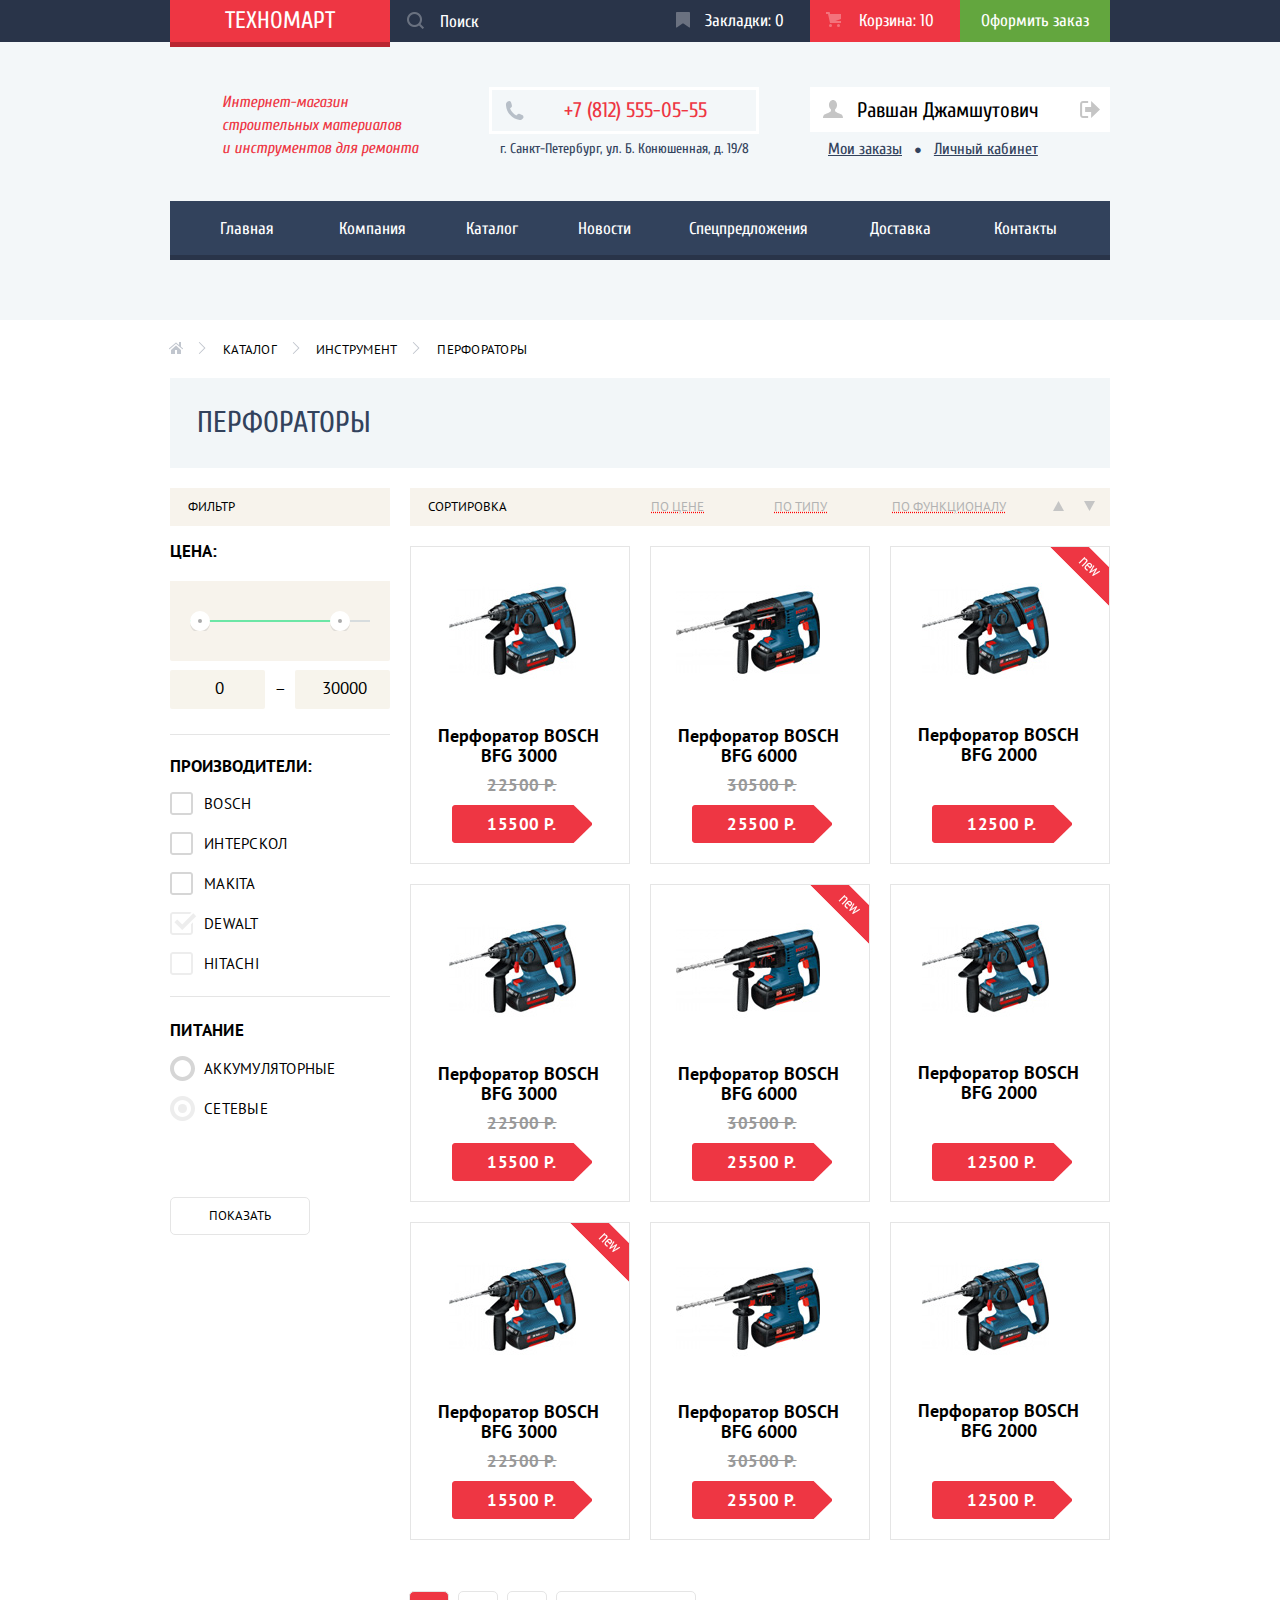
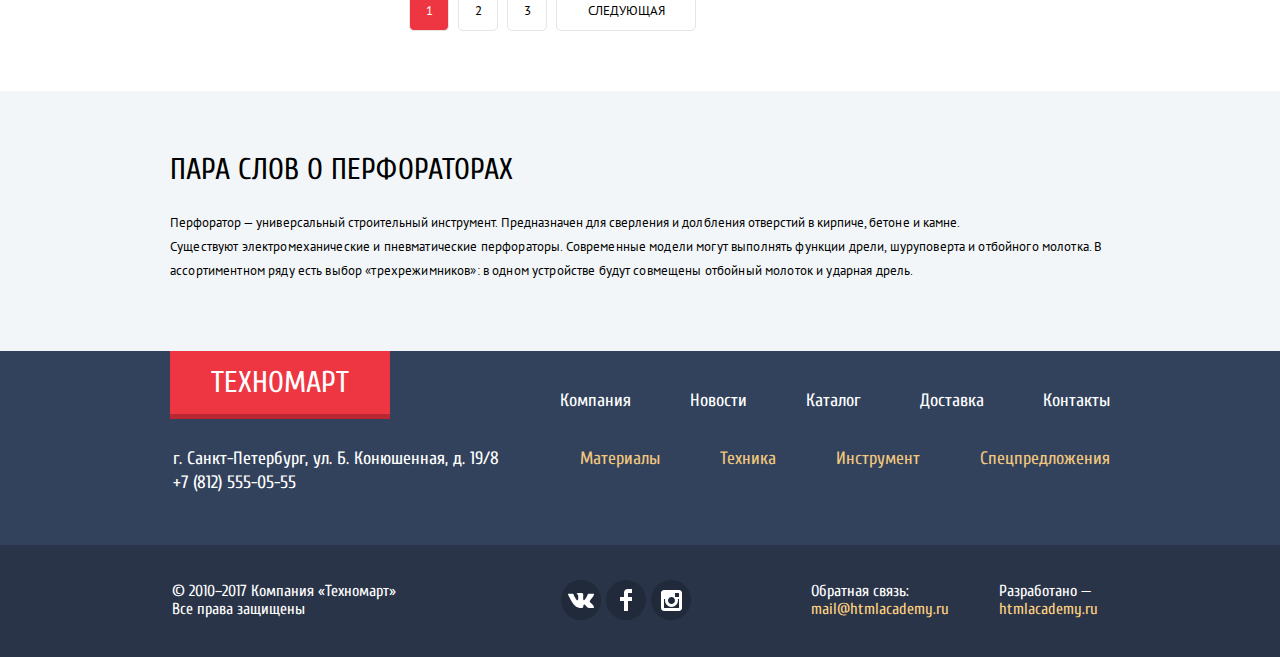
==== commit d33922e1: "переполнение, аутлайн в фокусе у всех элементов" ====
--- a/catalogue.html
+++ b/catalogue.html
@@ -193,15 +193,15 @@
       <div class="catalog">
         <div class="arrangement-container">
           <ul class="filters-background arrangement">
-            <li class="arrangement-item">Сортировка</li>
-            <li class="arrangement-item"><a>По цене</a></li>
-            <li class="arrangement-item"><a>По типу</a></li>
-            <li class="arrangement-item"><a>По функционалу</a></li>
-            <li class="arrangement-item">
+            <li tabindex="0" class="arrangement-item">Сортировка</li>
+            <li tabindex="0" class="arrangement-item"><a>По цене</a></li>
+            <li tabindex="0" class="arrangement-item"><a>По типу</a></li>
+            <li tabindex="0" class="arrangement-item"><a>По функционалу</a></li>
+            <li tabindex="0" class="arrangement-item">
               <svg xmlns="http://www.w3.org/2000/svg" width="11" height="10" viewBox="0 0 11 10" class="arrangement-item-svg-up"><path fill="#c5c5c5" d="M5.5 0L0 10h11z"/>
               </svg>
             </li>
-            <li class="arrangement-item">
+            <li tabindex="0" class="arrangement-item">
               <svg xmlns="http://www.w3.org/2000/svg" width="11" height="10" viewBox="0 0 11 10" class="arrangement-item-svg-down"><path fill="#c5c5c5" d="M5.5 10L0 0h11"/></svg>
             </li>
           </ul>
--- a/css/style.css
+++ b/css/style.css
@@ -63,7 +63,7 @@
 /*хэдер*/
 .page-header {
   background-color: #f3f7f9;
-  padding-bottom: 65px;
+  padding-bottom: 60px;
 }
 
 /*верхнее меню*/
@@ -321,7 +321,7 @@
   list-style: none;
 }
 .logout-button:focus {
-  outline: 3px solid orange;
+  outline: inherit;
 }
 .profile-link svg {
   position: absolute;
@@ -438,7 +438,80 @@
   color: #c5c5c5;
 }
 /*навигация*/
-
+/*
+.main-navigation {
+  width: 940px;
+  font-size: 0;
+  background-color: #32425c;
+  margin-top: 37px;
+}
+
+.main-navigation ul {
+  padding: 0;
+  text-align: center;
+}
+
+.main-navigation li {
+  display: inline-block;
+  vertical-align: middle;
+  list-style: none;
+  padding: 20px 30.5px 18px 29px;
+}
+
+.nav-link-index {
+  padding: 19px 35px 18px 50px;
+}
+
+.nav-link-contacts {
+  padding: 19px 55px 18px 33px;
+}
+
+.main-navigation a {
+  font-size: 17px;
+  line-height: 17px;
+  color: #fff;
+  display: block;
+}
+
+.main-navigation li:hover {
+  background-color: #2c384f;
+}
+
+.main-navigation li:active {
+  background-color: #222d41;
+}
+
+.site-navigation-item {
+  position: relative;
+  cursor: pointer;
+}
+.site-navigation-item::after {
+  content:'';
+  display:block;
+  background-color: #293449;
+  position: absolute;
+  height: 5px;
+  width: 100%;
+  top: 100%;
+  left: 0;
+}
+
+.site-navigation-item:hover {
+  background-color: #293449;
+}
+
+.site-navigation-item:active {
+  background-color: #1d2739;
+}
+
+.site-navigation-item:active a{
+  color: #868c95;
+}
+
+.site-navigation-item:active:after {
+  background-color: #1d2739;
+}
+*/
 .main-navigation {
   font-size: 17px;
   line-height: 17px;
@@ -450,21 +523,17 @@
   padding: 0;
   margin: 0;
   list-style: none;
+  overflow-x: hidden;
 }
 
 .site-navigation {
   display: flex;
-  width: 100%;
-}
-
-.site-navigation-item {
-  position: relative;
-  cursor: pointer;
+  max-width: 100%;
 }
 
 .nav-link {
   display: block;
-  padding: 19px 30px 18px 30px;
+  padding: 19px 30px 23px 30px;
   height: 100%;
 }
 .nav-link-index {
@@ -480,6 +549,13 @@
 .site-navigation-item:nth-child(6) {
   padding-left: 2px;
 }
+
+.site-navigation-item {
+  position: relative;
+  cursor: pointer;
+  box-shadow: inset 0 -5px 0 0 #293449;
+}
+/*
 .site-navigation-item::after {
   content:'';
   display:block;
@@ -489,7 +565,7 @@
   width: 100%;
   top: 100%;
   left: 0;
-}
+}*/
 
 .site-navigation-item:hover {
   background-color: #293449;
@@ -497,15 +573,16 @@
 
 .site-navigation-item:active {
   background-color: #1d2739;
+  box-shadow: inset 0 -5px 0 0 #1d2739;
 }
 
 .site-navigation-item:active a{
   color: #868c95;
 }
-
+/*
 .site-navigation-item:active:after {
   background-color: #1d2739;
-}
+}*/
 
 /*хлебные крошки*/
 .breadcrumbs {
@@ -824,7 +901,7 @@
   opacity: 0.3;
 }
 
-
+/*------СОРТИРОВКА-----*/
 .arrangement {
   font-family: 'PT Sans', 'Arial', sans-serif;
   font-size: 13px;
@@ -841,8 +918,20 @@
   list-style: none;
 }
 
+.arrangement-item {
+  display: inline-block;
+  vertical-align: middle;
+}
+
+.filters-background {
+  overflow: hidden;
+  white-space: nowrap;
+}
+
 .arrangement-item a{
   color: #b2b2b2;
+  display: block;
+  outline: inherit;
   text-decoration: underline;
   text-decoration-style: dotted;
   text-decoration-color: red;
@@ -857,6 +946,7 @@
   text-decoration: none;
 }
 
+
 .arrangement li:first-child {
   margin-right: 144px;
 }
@@ -890,7 +980,7 @@
   fill: #ee3643;
 }
 
-/*каталог*/
+/*---КАТАЛОГ---*/
 .main-content {
   display: flex;
 }
@@ -942,7 +1032,17 @@
   padding: 28px 55px 0 25px;
   margin-bottom: 30px;
 }
-/*товары на главной*/
+/*--КАТАЛОГ ПОПУЛЯРНЫЕ ТОВАРЫ НА ГЛАВНОЙ--*/
+.main-page-catalogue {
+  margin: 10px 0 0 0;
+  padding: 0;
+  list-style: none;
+}
+
+.main-page-catalogue li:nth-child(4n+1) {
+  margin-left: 0;
+}
+
 .catalog--item--image {
   padding: 5px 20px 0 15px;
   margin-bottom: -2px;
@@ -1142,7 +1242,6 @@
   margin-right: 9px;
   padding: 10px 0;
   cursor: pointer;
-  outline: none;
 }
 .pagination-item:hover {
   border: solid #bdc6ca 1px;
@@ -1566,7 +1665,6 @@
   width: 100%;
   background: #f9f5f0;
   margin-top: 10px;
-  margin-bottom: 10px;
   padding: 32px 0 28px 28px;
 }
 
@@ -1576,20 +1674,71 @@
   color: #32425c;
 }
 
+.popular-manufacturers {
+  padding: 34px 0 28px 23px;
+}
+.popular-manufacturers-ref {
+  padding: 11px 68px 10px 69px;
+}
+
+
 .popular-items-ref {
   position: absolute;
+  width: 253px;
   right: 25px;
   top: 25px;
-  padding: 11px 54px 10px 54px;
-}
-
+  text-align: center;
+  padding: 11px 0px 10px 0px;
+}
+
+.popular-manufacturers-list {
+  display: flex;
+  flex-direction: row;
+  flex-wrap: wrap;
+  justify-content: space-between;
+}
+
+.popular-manufacturers-item {
+  width: 220px;
+  position: relative;
+  height: 145px;
+  border: solid #eaeaea 1px;
+  margin-top: 20px;
+  cursor: pointer;
+}
+.popular-manufacturers-item:hover {
+  box-shadow: 0 10px 25px 0px rgba(41, 52, 73, .5);
+}
+.popular-manufacturers-item:active img {
+  opacity: 0.3;
+}
+.popular-manufacturers-item:active {
+  box-shadow: 0 4px 10px 0px rgba(41, 52, 73, .5);
+}
+
+.popular-manufacturers-list li:nth-child(4n+1) {
+  margin-left: 0;
+}
+.popular-manufacturers-list li:nth-child(4n+4) {
+  margin-right: 0;
+}
+
+.popular-manufacturers-item img {
+  position: absolute;
+  margin: auto;
+  left: 0;
+  top: 0;
+  bottom: 5px;
+  right: 0;
+}
+/*---ПОПУЛЯРНЫЕ ПРОИЗВОДИТЕЛИ__
 .popular-manufacturers {
   padding: 34px 0 28px 23px;
 }
-
 .popular-manufacturers-ref {
   padding: 11px 68px 10px 69px;
 }
+
 .popular-manufacturers-list {
   display: flex;
   flex-direction: row;
@@ -1606,6 +1755,7 @@
   margin: 10px;
   cursor: pointer;
 }
+
 .popular-manufacturers-item:hover {
   box-shadow: 0 10px 25px 0px rgba(41, 52, 73, .5);
 }
@@ -1616,12 +1766,10 @@
   box-shadow: 0 4px 10px 0px rgba(41, 52, 73, .5);
 }
 
-.popular-manufacturers-list li:nth-child(1),
-.popular-manufacturers-list li:nth-child(5) {
+.popular-manufacturers-list li:nth-child(4n+1) {
   margin-left: 0;
 }
-.popular-manufacturers-list li:nth-child(4),
-.popular-manufacturers-list li:nth-child(8) {
+.popular-manufacturers-list li:nth-child(4n+4) {
   margin-right: 0;
 }
 
@@ -1632,7 +1780,7 @@
   top: 0;
   bottom: 5px;
   right: 0;
-}
+}*/
 
 .interskol-manufacturer-img {
   padding-bottom: 10px;
@@ -1668,7 +1816,7 @@
   text-transform: uppercase;
 }
 .services {
-  margin-top: 70px;
+  margin-top: 82px;
   padding-top: 72px;
 }
 .all-services {
@@ -1682,7 +1830,17 @@
   color: #32425c;
   letter-spacing: 0.5px;
 }
-
+.services-list  {
+  font-family: 'Cuprum', 'Arial', sans-serif;
+  font-size: 21px;
+  font-weight: bold;
+  display: flex;
+  flex-direction: column;
+  width: 320px;
+  position: relative;
+  padding-top: 43px;
+}
+/*
 .services-list {
   font-family: 'Cuprum', 'Arial', sans-serif;
   font-size: 21px;
@@ -1694,7 +1852,7 @@
   border: none;
   position: relative;
   padding-top: 43px;
-}
+}*/
 
 .services-list::after {
   content: '';
@@ -1710,14 +1868,12 @@
   padding: 16px 22px 20px;
   background: #32425c;
   cursor: pointer;
+  display: block;
 }
 
 .services-active {
   background-color: #fff;
   box-shadow: none;
-}
-
-.services-active a{
   color: #32425c;
 }
 
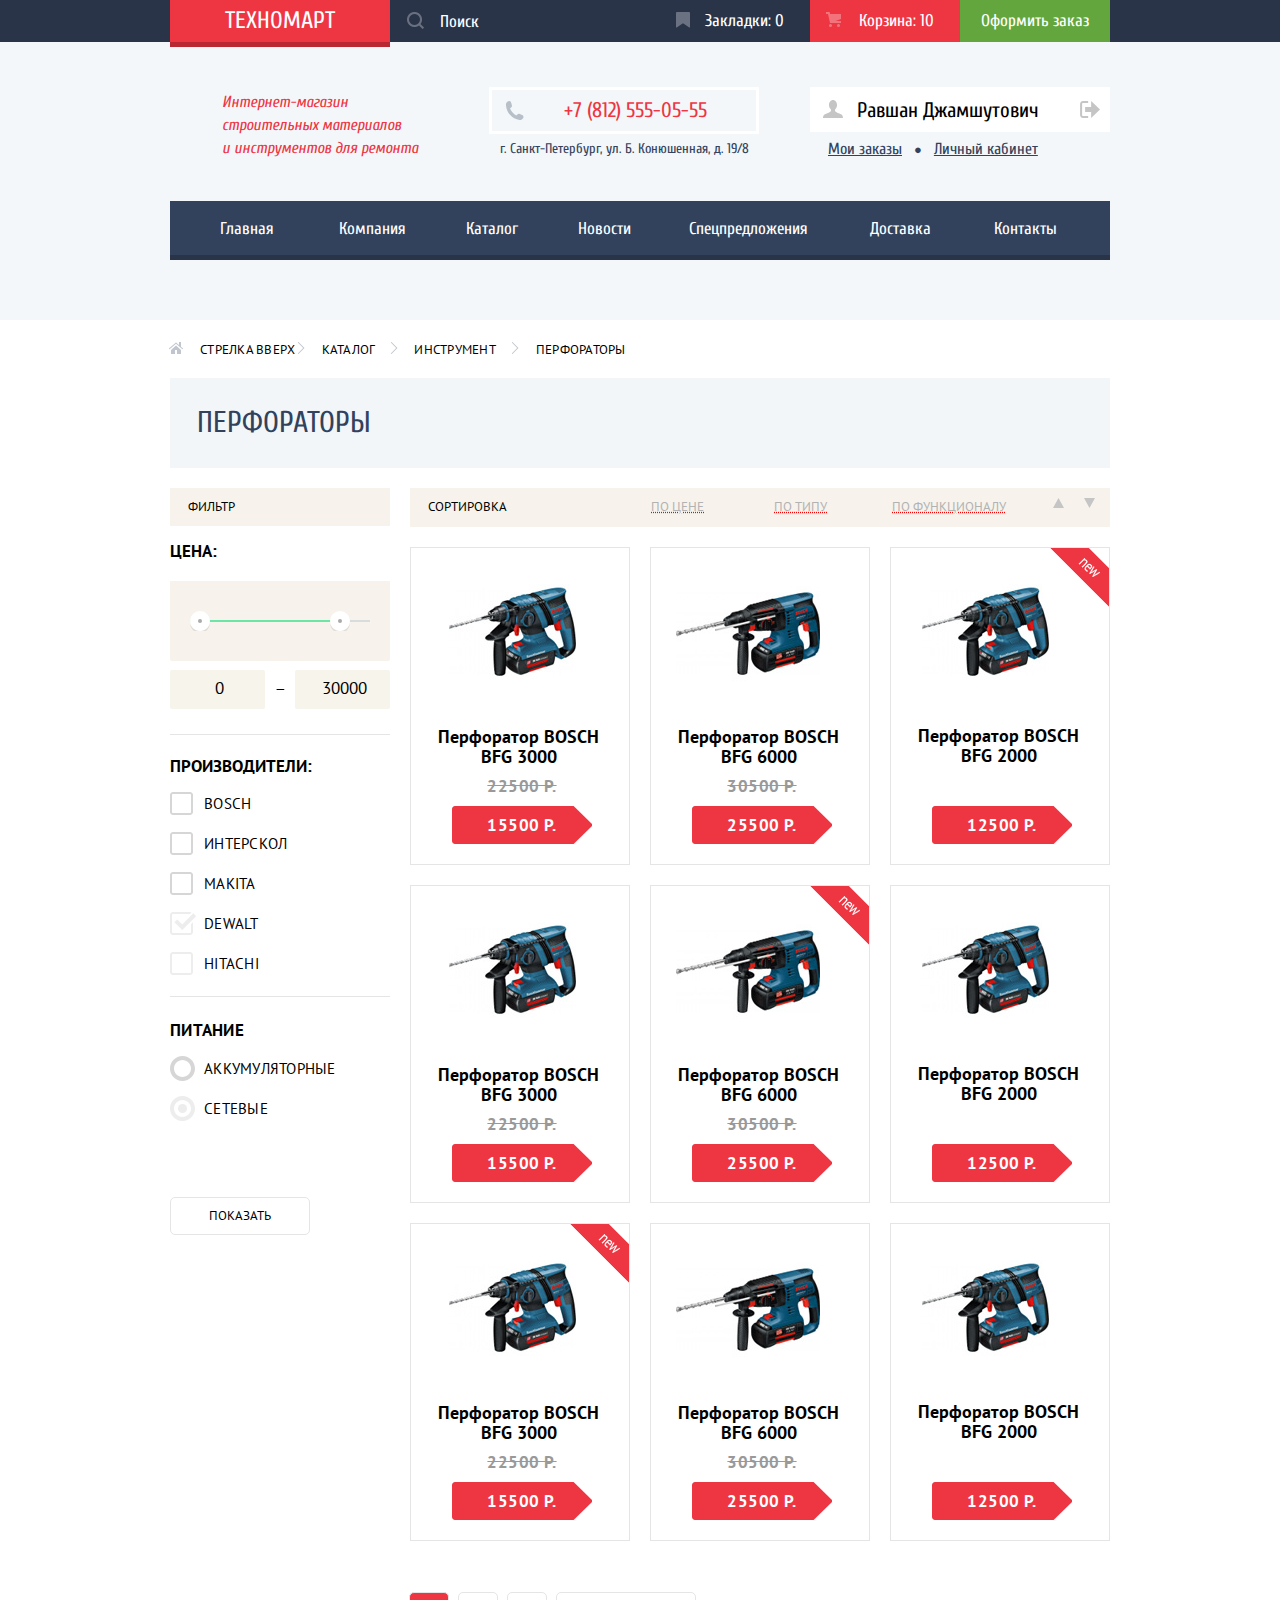
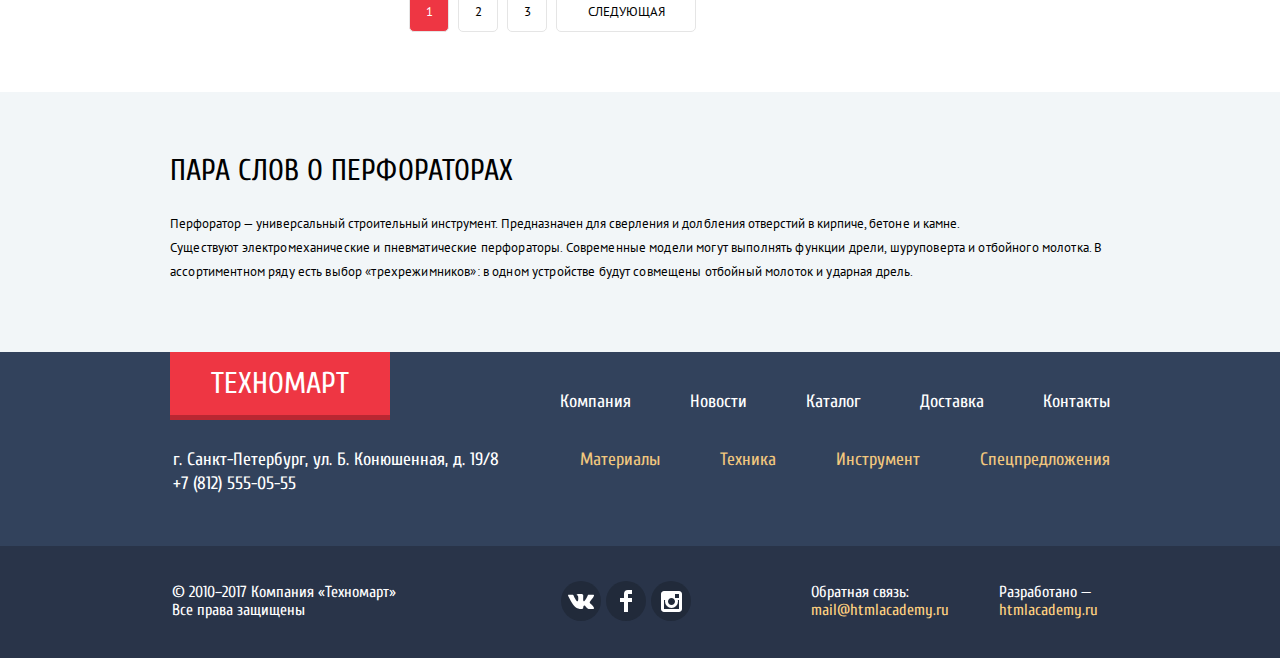
==== commit f36a8ae1: "описания инт. элементов" ====
--- a/catalogue.html
+++ b/catalogue.html
@@ -111,7 +111,7 @@
         </a>
       </li>
       <li class="breadcrumbs-item">
-        <a href="catalogue.html">
+        <a href="catalogue.html">Стрелка вверх
           <svg xmlns="http://www.w3.org/2000/svg" width="8" height="12" viewBox="0 0 8 12" class="small-arrow">
             <path fill="#C1C6CE" d="M7.237 5.642L1.729.133a.506.506 0 1 0-.716.716L6.163 6l-5.151 5.15a.507.507 0 0 0 .716.717l5.509-5.509a.504.504 0 0 0 0-.716z"/>
           </svg>Каталог
@@ -197,11 +197,11 @@
             <li tabindex="0" class="arrangement-item"><a>По цене</a></li>
             <li tabindex="0" class="arrangement-item"><a>По типу</a></li>
             <li tabindex="0" class="arrangement-item"><a>По функционалу</a></li>
-            <li tabindex="0" class="arrangement-item">
+            <li tabindex="0" class="arrangement-item arrangement-item-arrow">Стрелка вверх
               <svg xmlns="http://www.w3.org/2000/svg" width="11" height="10" viewBox="0 0 11 10" class="arrangement-item-svg-up"><path fill="#c5c5c5" d="M5.5 0L0 10h11z"/>
               </svg>
             </li>
-            <li tabindex="0" class="arrangement-item">
+            <li tabindex="0" class="arrangement-item arrangement-item-arrow">Стрелка вниз
               <svg xmlns="http://www.w3.org/2000/svg" width="11" height="10" viewBox="0 0 11 10" class="arrangement-item-svg-down"><path fill="#c5c5c5" d="M5.5 10L0 0h11"/></svg>
             </li>
           </ul>
@@ -503,13 +503,13 @@
         </span>
           <ul class="footer-social-items">
             <li class="social-button">
-              <a class="social-button" href="#"><img src="img/icon-vk.svg" height="15" width="26" alt="иконка вк"></a>
+              <a class="social-button" href="#"><img src="img/icon-vk.svg" height="15" width="26" alt="иконка вк">Вконтакте</a>
             </li>
             <li class="social-button">
-              <a class="social-button" href="#"><img src="img/icon-fb.svg" height="22" width="12" alt="иконка фейсбук"></a>
+              <a class="social-button" href="#"><img src="img/icon-fb.svg" height="22" width="12" alt="иконка фейсбук">Фейсбук</a>
             </li>
             <li class="social-button">
-              <a class="social-button" href="#"><img src="img/icon-insta.svg" height="21" width="21" alt="иконка инстаграмм"></a>
+              <a class="social-button" href="#"><img src="img/icon-insta.svg" height="21" width="21" alt="иконка инстаграмм">Инстаграм</a>
             </li>
           </ul>
         <ul class="footer-background">
@@ -534,6 +534,6 @@
       </div>
     </div>
   </section>
-  <script src="js/script.js"></script>
+  <script src="js/script.min.js"></script>
 </body>
 </html>
--- a/css/style.css
+++ b/css/style.css
@@ -918,9 +918,8 @@
   list-style: none;
 }
 
-.arrangement-item {
-  display: inline-block;
-  vertical-align: middle;
+.arrangement-item-arrow {
+  font-size: 0;
 }
 
 .filters-background {
@@ -1549,6 +1548,7 @@
   z-index: 3;
 }*/
 
+
 .for-icons::before {
   content: '';
   position: absolute;
@@ -1559,6 +1559,7 @@
   left: 22px;
   z-index: 2;
   transform: rotate(-45deg);
+  cursor: pointer;
 }
 
 .for-icons::after {
@@ -1571,6 +1572,7 @@
   left: 22px;
   z-index: 2;
   transform: rotate(45deg);
+  cursor: pointer;
 }
 .for--icons::before {
   content: '';
@@ -1582,6 +1584,7 @@
   top: 140px;
   z-index: 2;
   transform: rotate(-45deg);
+  cursor: pointer;
 }
 .for--icons::after {
   content: '';
@@ -1593,6 +1596,7 @@
   top: 122px;
   z-index: 2;
   transform: rotate(45deg);
+  cursor: pointer;
 }
 .for-slider {
   position: absolute;
@@ -2183,6 +2187,7 @@
   padding: 0px 80px 0 154px;
   list-style: none;
   margin: -2px 0 0 0;
+  font-size: 0;
 }
 
 .social-button {
@@ -2297,8 +2302,6 @@
 }
 
 .modal-order-sent ul {
-  padding: 0;
-  margin: 0;
   list-style: none;
 }
 
@@ -2307,19 +2310,21 @@
   line-height: 30px;
   margin: 0;
 }
-
+/*----ТОВАР ДОБАВЛЕГ В КОРЗИНУ---*/
 .item-placed {
   display: flex;
   flex-direction: row;
   flex-wrap: wrap;
-  padding: 0 80px;
+  padding: 0 82px;
+  margin: 0;
+  list-style: none;
 }
 .item-placed li {
   margin-right: 34px;
   margin-bottom: 42px;
 }
 .item-placed li+li {
-  margin-top: 15px;
+  margin-top: 17px;
 }
 
 .cart-modal-options {
@@ -2350,7 +2355,7 @@
   margin-top: 39px;
   margin-bottom: 29px;
   margin-left: 10px;
-  padding-left: 0px;
+  padding-left: 2px;
   cursor: pointer;
 }
 
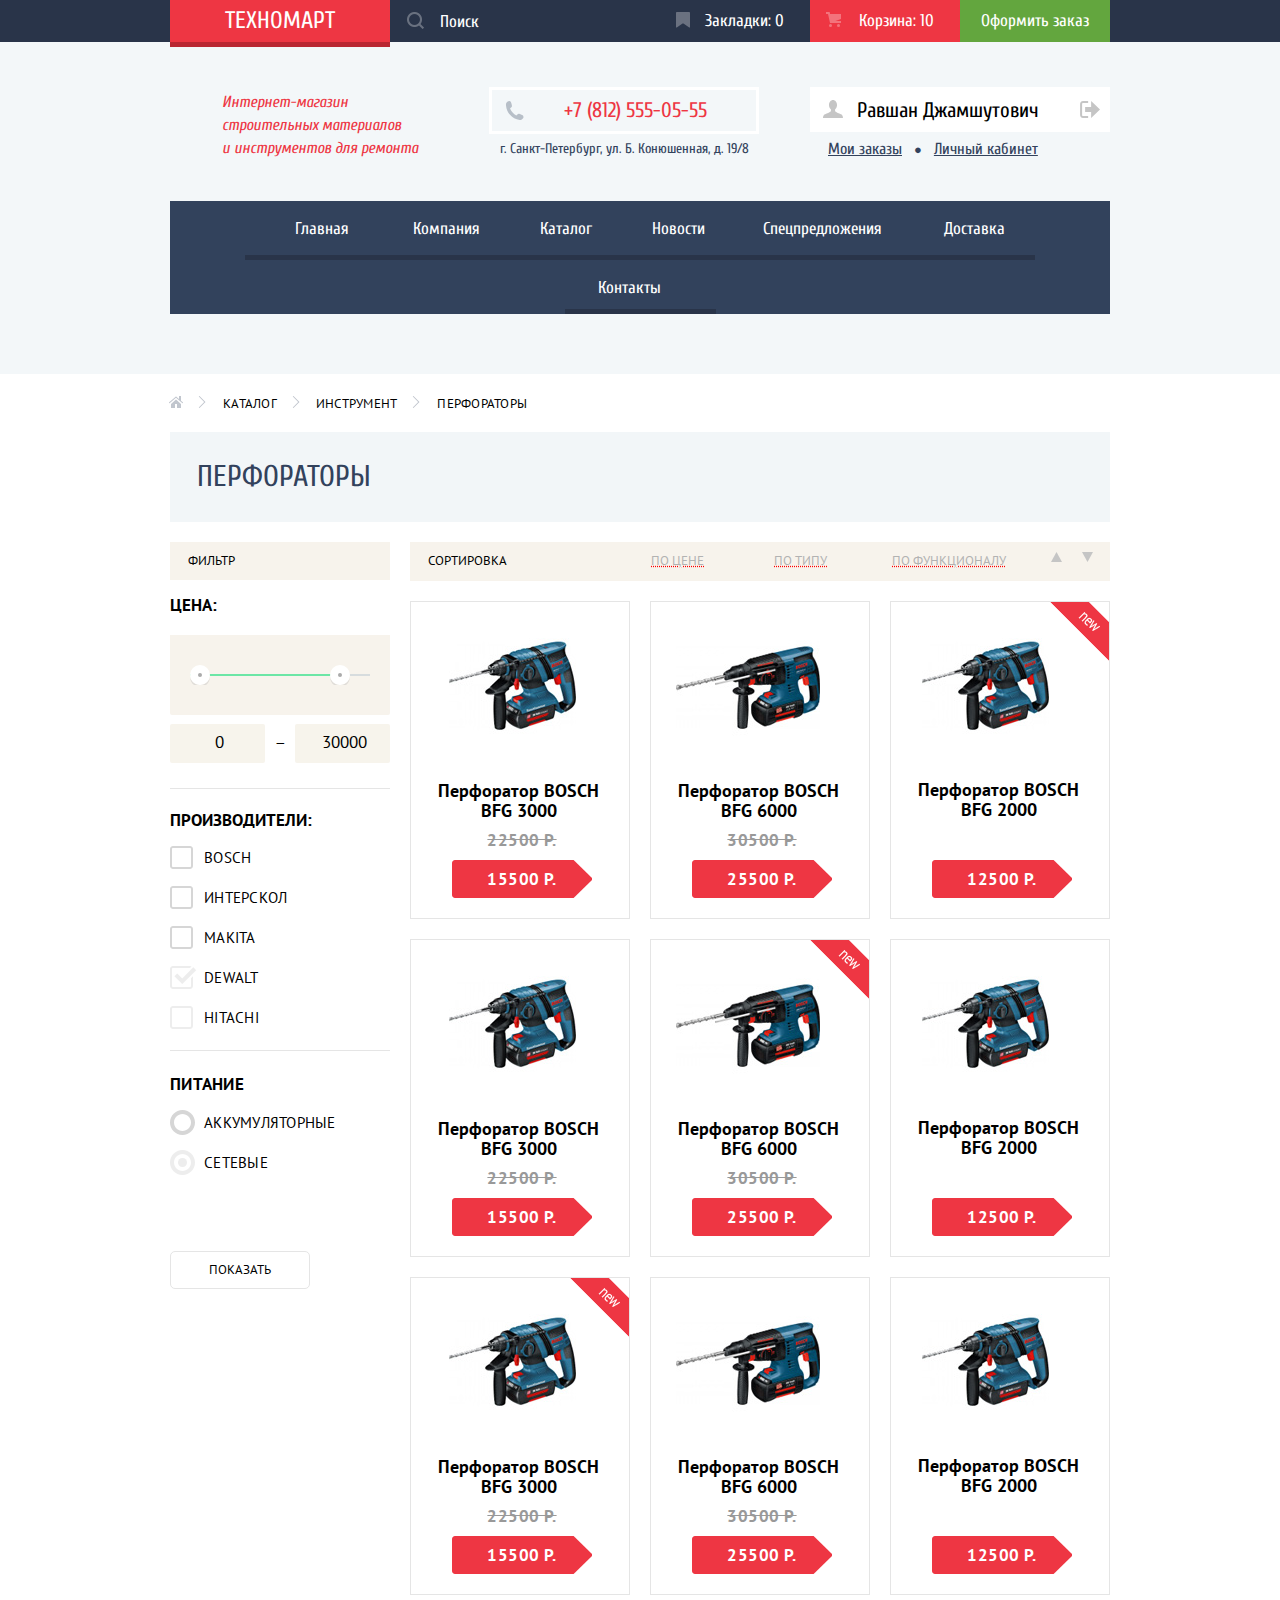
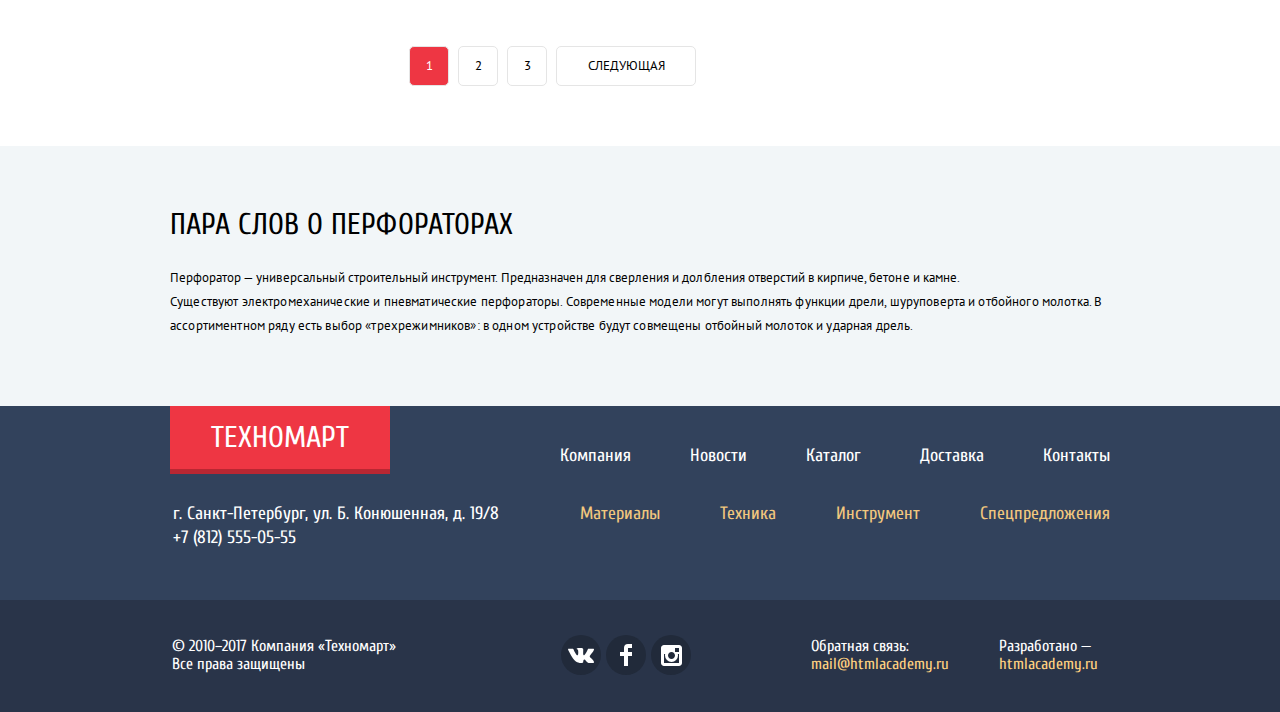
==== commit 4121707f: "переполнение меню и сортировки" ====
--- a/catalogue.html
+++ b/catalogue.html
@@ -111,7 +111,7 @@
         </a>
       </li>
       <li class="breadcrumbs-item">
-        <a href="catalogue.html">Стрелка вверх
+        <a href="catalogue.html">
           <svg xmlns="http://www.w3.org/2000/svg" width="8" height="12" viewBox="0 0 8 12" class="small-arrow">
             <path fill="#C1C6CE" d="M7.237 5.642L1.729.133a.506.506 0 1 0-.716.716L6.163 6l-5.151 5.15a.507.507 0 0 0 .716.717l5.509-5.509a.504.504 0 0 0 0-.716z"/>
           </svg>Каталог
--- a/css/style.css
+++ b/css/style.css
@@ -528,6 +528,8 @@
 
 .site-navigation {
   display: flex;
+  flex-wrap: wrap;
+  justify-content: center;
   max-width: 100%;
 }
 
@@ -537,7 +539,7 @@
   height: 100%;
 }
 .nav-link-index {
-  padding: 19px 35px 18px 50px;
+  padding: 19px 34px 18px 50px;
 }
 
 .nav-link-contacts {
@@ -908,6 +910,7 @@
   line-height: 18px;
   display: flex;
   flex-direction: row;
+  flex-wrap: wrap;
   margin-top: 20px;
   margin-bottom: 10px;
   margin-left: 20px;
@@ -922,11 +925,6 @@
   font-size: 0;
 }
 
-.filters-background {
-  overflow: hidden;
-  white-space: nowrap;
-}
-
 .arrangement-item a{
   color: #b2b2b2;
   display: block;
@@ -945,7 +943,6 @@
   text-decoration: none;
 }
 
-
 .arrangement li:first-child {
   margin-right: 144px;
 }
@@ -954,13 +951,14 @@
   margin-right: 70px;
 }
 
-
- .arrangement li:nth-child(3) {
+.arrangement li:nth-child(3) {
   margin-right: 65px;
  }
+.arrangement li:nth-child(4) {
+  margin-right: 45px;
+ }
 
 .arrangement-item-svg-up {
-  margin-left: 47px;
   cursor: pointer;
 }
 
